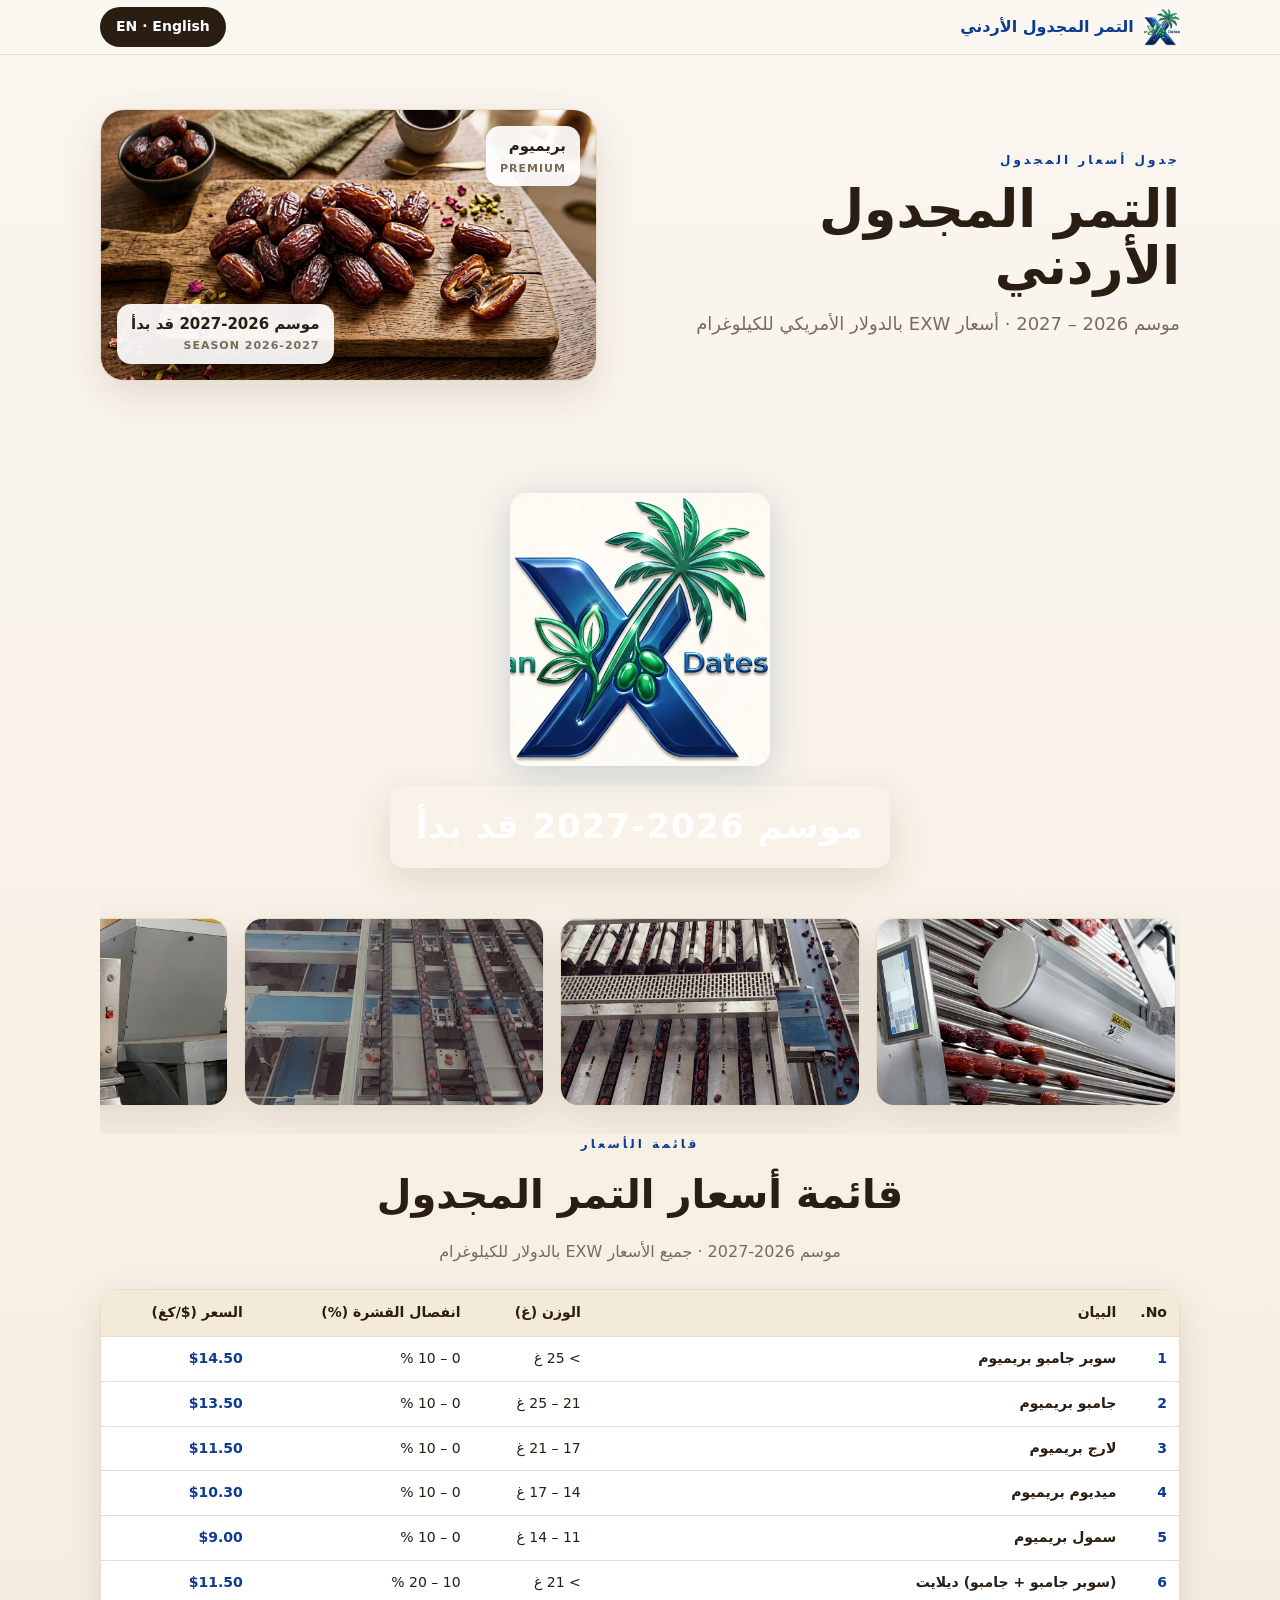
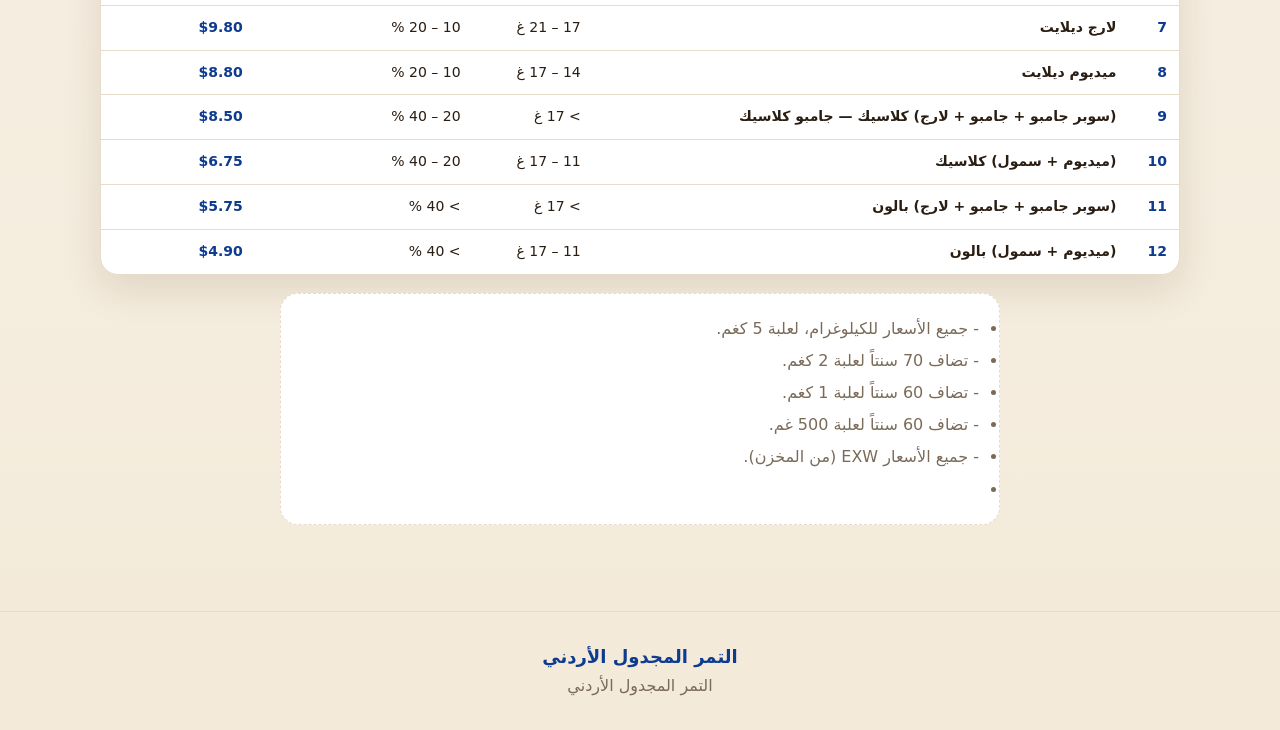
==== index.html @ 53176806 "استخدام شعار Jordan X Dates مقصوص بدون خلفية بيضاء (Cropped PNG)" ====
<!DOCTYPE html><html lang="ar" dir="rtl"><head><meta charset="utf-8"><meta name="viewport" content="width=device-width, initial-scale=1"><title>Jordan X Dates | قائمة أسعار 2026-2027</title><link rel="stylesheet" href="styles.css"></head><body>
<div class="topbar"><div class="wrap"><div class="brand-logo-wrap"><img src="images/logo-jordanx-cropped.png" alt="Jordan X Dates" class="top-logo"><span class="brand-sm">التمر المجدول الأردني</span></div><a class="lang-switch" href="en.html">EN · English</a></div></div>
<header class="hero"><div class="wrap"><div class="hero-grid"><div class="hero-copy reveal"><div class="kicker">جدول أسعار المجدول</div><h1>التمر المجدول الأردني</h1><p>موسم 2026 – 2027 · أسعار EXW بالدولار الأمريكي للكيلوغرام</p></div>
<div class="hero-frame reveal"><img src="images/hero.jpg" alt="التمر المجدول الأردني"><div class="badge b1"><b>بريميوم</b><em>PREMIUM</em></div><div class="badge b2"><b>موسم 2026-2027 قد بدأ</b><em>SEASON 2026-2027</em></div></div></div></div></header>
<section class="sec season-sec"><div class="wrap"><div class="season-banner reveal"><img src="images/logo-jordanx-cropped.png" alt="Jordan X Dates" class="hero-logo"><div class="ribbon">موسم 2026-2027 قد بدأ</div></div><div class="gallery-track"><div class="gallery"><figure><img src="images/gallery-1.jpg" alt="موسم 2026-2027 — عرض 1" loading="lazy" onload="this.parentElement.classList.add('in')"></figure><figure><img src="images/gallery-2.jpg" alt="موسم 2026-2027 — عرض 2" loading="lazy" onload="this.parentElement.classList.add('in')"></figure><figure><img src="images/gallery-3.jpg" alt="موسم 2026-2027 — عرض 3" loading="lazy" onload="this.parentElement.classList.add('in')"></figure><figure><img src="images/gallery-4.jpg" alt="موسم 2026-2027 — عرض 4" loading="lazy" onload="this.parentElement.classList.add('in')"></figure><figure><img src="images/gallery-5.jpg" alt="موسم 2026-2027 — عرض 5" loading="lazy" onload="this.parentElement.classList.add('in')"></figure><figure><img src="images/gallery-6.jpg" alt="موسم 2026-2027 — عرض 6" loading="lazy" onload="this.parentElement.classList.add('in')"></figure><figure><img src="images/gallery-1.jpg" alt="موسم 2026-2027 — عرض 1" loading="lazy" onload="this.parentElement.classList.add('in')"></figure><figure><img src="images/gallery-2.jpg" alt="موسم 2026-2027 — عرض 2" loading="lazy" onload="this.parentElement.classList.add('in')"></figure><figure><img src="images/gallery-3.jpg" alt="موسم 2026-2027 — عرض 3" loading="lazy" onload="this.parentElement.classList.add('in')"></figure><figure><img src="images/gallery-4.jpg" alt="موسم 2026-2027 — عرض 4" loading="lazy" onload="this.parentElement.classList.add('in')"></figure><figure><img src="images/gallery-5.jpg" alt="موسم 2026-2027 — عرض 5" loading="lazy" onload="this.parentElement.classList.add('in')"></figure><figure><img src="images/gallery-6.jpg" alt="موسم 2026-2027 — عرض 6" loading="lazy" onload="this.parentElement.classList.add('in')"></figure></div></div><div class="sec-head reveal"><div class="kicker">قائمة الأسعار</div><h2>قائمة أسعار التمر المجدول</h2><p>موسم 2026-2027 · جميع الأسعار EXW بالدولار للكيلوغرام</p></div><div class="table-wrap reveal"><div class="twrap reveal"><div class="sx"><table class="offer-table"><thead><tr><th>No.</th><th>البيان</th><th>الوزن (غ)</th><th>انفصال القشرة (%)</th><th>السعر ($/كغ)</th></tr></thead><tbody><tr><td class="no">1</td><td class="desc">سوبر جامبو بريميوم</td><td>> 25 غ</td><td>0 – 10 %</td><td class="price">$14.50</td></tr><tr><td class="no">2</td><td class="desc">جامبو بريميوم</td><td>21 – 25 غ</td><td>0 – 10 %</td><td class="price">$13.50</td></tr><tr><td class="no">3</td><td class="desc">لارج بريميوم</td><td>17 – 21 غ</td><td>0 – 10 %</td><td class="price">$11.50</td></tr><tr><td class="no">4</td><td class="desc">ميديوم بريميوم</td><td>14 – 17 غ</td><td>0 – 10 %</td><td class="price">$10.30</td></tr><tr><td class="no">5</td><td class="desc">سمول بريميوم</td><td>11 – 14 غ</td><td>0 – 10 %</td><td class="price">$9.00</td></tr><tr><td class="no">6</td><td class="desc">(سوبر جامبو + جامبو) ديلايت</td><td>> 21 غ</td><td>10 – 20 %</td><td class="price">$11.50</td></tr><tr><td class="no">7</td><td class="desc">لارج ديلايت</td><td>17 – 21 غ</td><td>10 – 20 %</td><td class="price">$9.80</td></tr><tr><td class="no">8</td><td class="desc">ميديوم ديلايت</td><td>14 – 17 غ</td><td>10 – 20 %</td><td class="price">$8.80</td></tr><tr><td class="no">9</td><td class="desc">(سوبر جامبو + جامبو + لارج) كلاسيك — جامبو كلاسيك</td><td>> 17 غ</td><td>20 – 40 %</td><td class="price">$8.50</td></tr><tr><td class="no">10</td><td class="desc">(ميديوم + سمول) كلاسيك</td><td>11 – 17 غ</td><td>20 – 40 %</td><td class="price">$6.75</td></tr><tr><td class="no">11</td><td class="desc">(سوبر جامبو + جامبو + لارج) بالون</td><td>> 17 غ</td><td>> 40 %</td><td class="price">$5.75</td></tr><tr><td class="no">12</td><td class="desc">(ميديوم + سمول) بالون</td><td>11 – 17 غ</td><td>> 40 %</td><td class="price">$4.90</td></tr></tbody></table></div></div></div><ul class="notes reveal"><li>- جميع الأسعار للكيلوغرام، لعلبة 5 كغم.</li><li>- تضاف 70 سنتاً لعلبة 2 كغم.</li><li>- تضاف 60 سنتاً لعلبة 1 كغم.</li><li>- تضاف 60 سنتاً لعلبة 500 غم.</li><li>- جميع الأسعار EXW (من المخزن).</li><li></li></ul></div></section>
<footer><div class="wrap"><div class="brand">التمر المجدول الأردني</div><div>التمر المجدول الأردني</div></div></footer>
<script>(function(){var io=new IntersectionObserver(function(es){es.forEach(function(e){if(e.isIntersecting){e.target.classList.add('in');io.unobserve(e.target);}});},{threshold:.12,rootMargin:'0px 0px -50px 0px'});document.querySelectorAll('.reveal').forEach(function(el){io.observe(el);});})();</script></body></html>
---- styles.css ----
*{box-sizing:border-box;margin:0;padding:0}
:root{--bg:#faf6f0;--bg2:#f3ead9;--ink:#2a1d12;--muted:#7a6a58;--card:#fff;--line:#e7dcc9;--blue:#0d3b8f;--green:#1e8f5a;--r:18px;--sh:0 14px 38px rgba(70,45,15,.12)}
html,body{background:linear-gradient(180deg,var(--bg),var(--bg2));color:var(--ink);font-family:"Segoe UI",Tahoma,system-ui,sans-serif;line-height:1.7}
a{color:inherit;text-decoration:none}.wrap{max-width:1120px;margin:0 auto;padding:0 20px}
.topbar{position:sticky;top:0;z-index:50;backdrop-filter:blur(8px);background:rgba(250,246,240,.85);border-bottom:1px solid var(--line)}
.topbar .wrap{display:flex;justify-content:space-between;align-items:center;height:54px}
.brand-sm{font-weight:800;color:var(--blue)}.lang-switch{display:inline-flex;align-items:center;gap:8px;font-weight:700;background:var(--ink);color:#fff;padding:8px 16px;border-radius:999px;font-size:14px}
.hero{padding:54px 0 30px}.hero-grid{display:grid;grid-template-columns:1.05fr .95fr;gap:34px;align-items:center}
.kicker{font-size:12px;letter-spacing:3px;color:var(--blue);font-weight:800;text-transform:uppercase}
h1{font-size:clamp(30px,4.4vw,52px);line-height:1.1;margin:10px 0 14px;font-weight:900}.hero-copy p{color:var(--muted);font-size:18px;max-width:46ch}
.hero-frame{position:relative;border-radius:24px;overflow:hidden;box-shadow:var(--sh);border:1px solid var(--line);background:#fff}.hero-frame img{display:block;width:100%;height:auto}
.badge{position:absolute;top:16px;display:flex;flex-direction:column;padding:8px 14px;border-radius:14px;background:rgba(255,255,255,.92);box-shadow:var(--sh);font-weight:800}.badge b{font-size:15px}.badge em{font-style:normal;font-size:11px;letter-spacing:1px;color:var(--muted)}
.b1{inset-inline-start:16px}.b2{inset-inline-end:16px;top:auto;bottom:16px}
.sec{padding:46px 0}.sec-head{text-align:center;max-width:760px;margin:0 auto 24px}.sec-head h2{font-size:clamp(26px,3.4vw,40px);margin:6px 0 10px;font-weight:900}.sec-head p{color:var(--muted);font-size:16px}
.table-wrap{background:var(--card);border:1px solid var(--line);border-radius:var(--r);overflow:hidden;box-shadow:var(--sh)}
.sx{overflow-x:auto}table{width:100%;border-collapse:collapse;font-size:14px;min-width:620px}
thead th{background:var(--bg2);color:var(--ink);font-weight:800;text-align:start;padding:11px 12px;white-space:nowrap}
tbody td{padding:10px 12px;border-top:1px solid var(--line)}
td.no{width:34px;font-weight:800;color:var(--blue)}td.desc{font-weight:700}td.price{font-weight:900;color:var(--blue);white-space:nowrap}
.offer-table thead th,.offer-table tbody td{text-align:start}
.notes{margin:18px auto 0;max-width:720px;background:#fff;border:1px dashed var(--line);border-radius:var(--r);padding:16px 20px;color:var(--muted)}
.notes li{margin:5px 0}
footer{margin-top:40px;padding:30px 0;text-align:center;border-top:1px solid var(--line);color:var(--muted)}footer .brand{font-weight:900;color:var(--blue);font-size:18px}
.reveal{opacity:0;transform:translateY(22px);transition:opacity .6s,transform .6s}.reveal.in{opacity:1;transform:none}
.season-banner{position:relative;margin:0 auto 26px;padding:26px 18px 8px;text-align:center}
.season-banner .ribbon{display:inline-block;background:linear-gradient(135deg,var(--gold),#e0a94e);color:#fff;font-weight:900;font-size:clamp(20px,3.2vw,34px);letter-spacing:1px;padding:12px 26px;border-radius:14px;box-shadow:var(--sh);animation:flicker 3s ease-in-out infinite}
.season-banner .tag{margin-top:8px;color:var(--muted);font-size:14px}
@keyframes flicker{0%,100%{transform:translateY(0);filter:brightness(1)}50%{transform:translateY(-4px);filter:brightness(1.08)}}
.gallery{display:flex;gap:16px;padding:8px 0 14px;height:210px;width:max-content;animation:marquee 28s linear infinite}
.gallery figure{flex:0 0 auto;width:300px;border-radius:var(--r);overflow:hidden;box-shadow:var(--sh);border:1px solid var(--line)}
.gallery img{width:100%;height:210px;object-fit:cover;display:block}
@keyframes marquee{from{transform:translateX(0)}to{transform:translateX(calc(-210px * 6 - 16px * 6))}}
.gallery-track{overflow:hidden;padding:8px 4px 14px}

.top-logo{height:38px;width:auto;vertical-align:middle;margin-inline-end:10px}
.brand-logo-wrap{display:flex;align-items:center}
.hero-logo{height:auto;max-width:260px;width:100%;display:block;margin:10px auto 20px;animation:pulse 3s ease-in-out infinite;filter:drop-shadow(0 6px 18px rgba(13,59,143,.2));border-radius:16px}
@keyframes pulse{0%,100%{transform:scale(1);opacity:1}50%{transform:scale(1.05);opacity:.9}}
@media(max-width:760px){.hero-grid{grid-template-columns:1fr}.hero-frame{order:-1}}
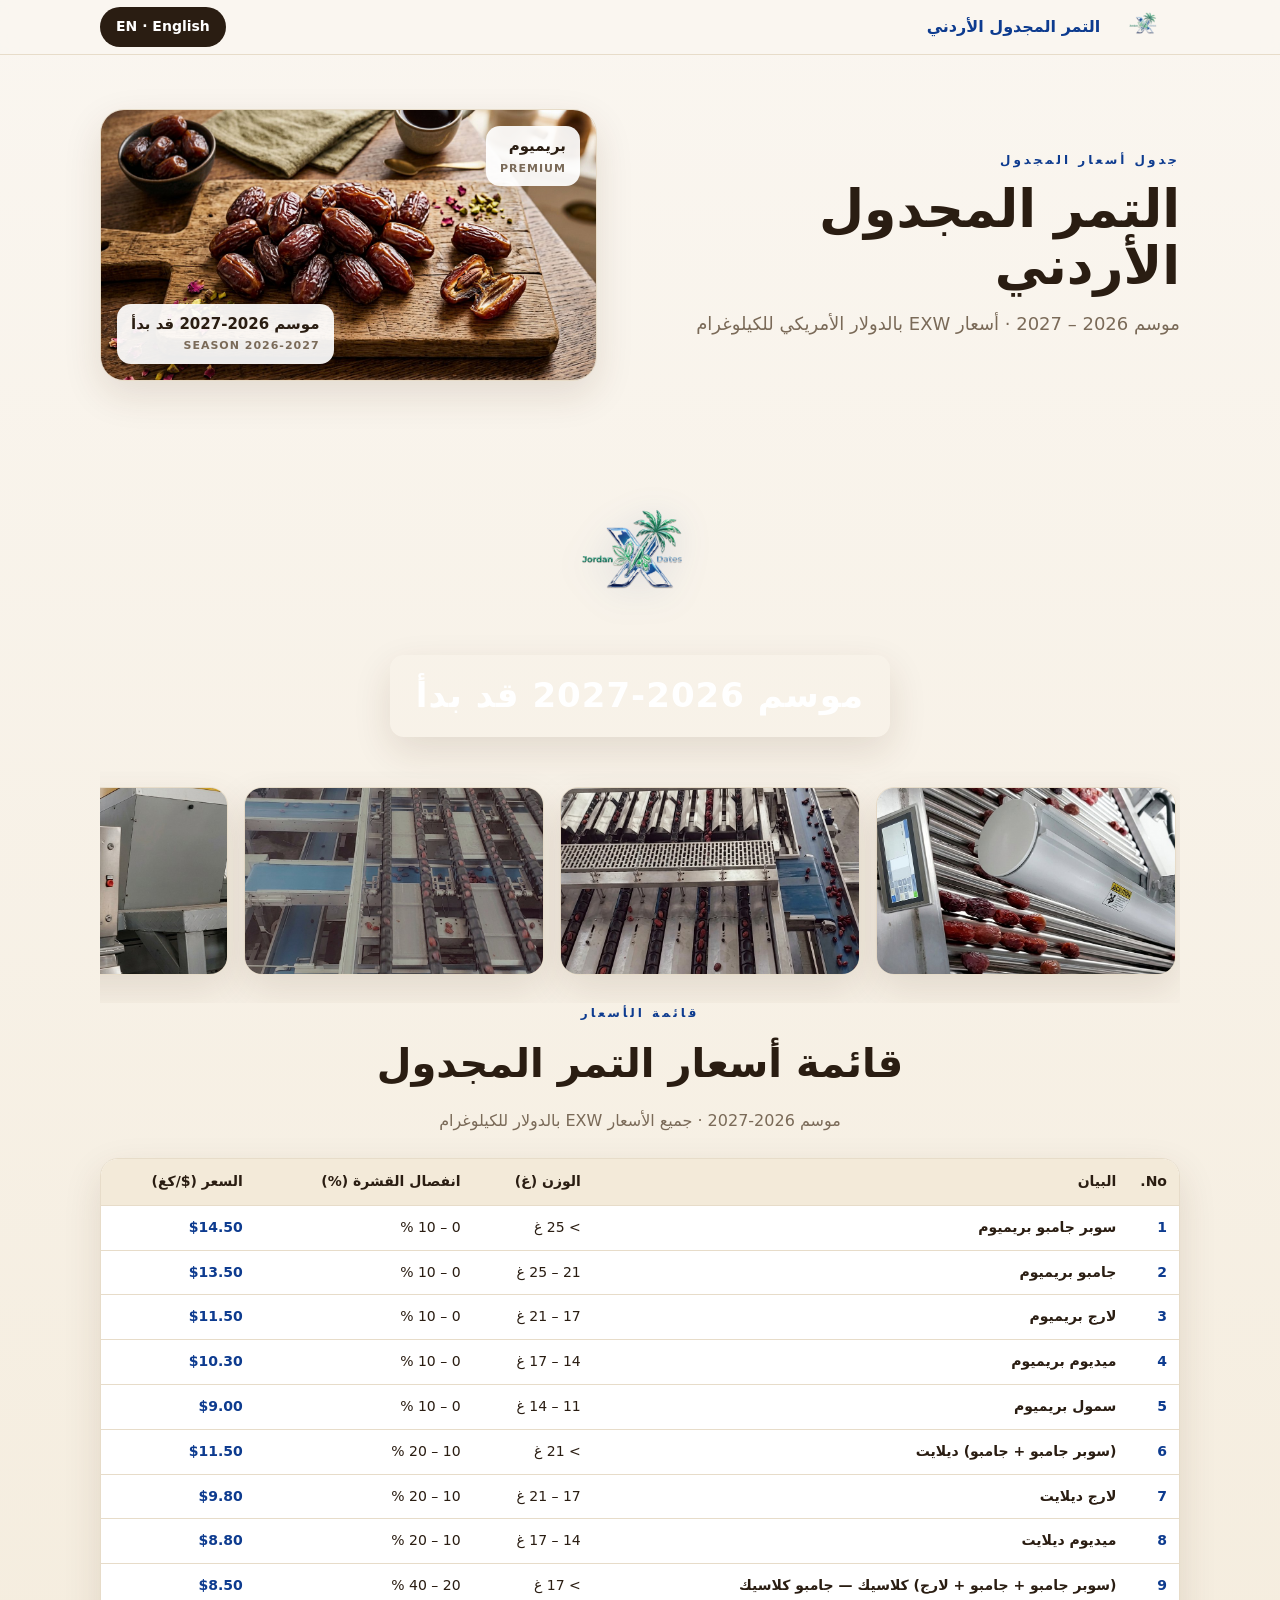
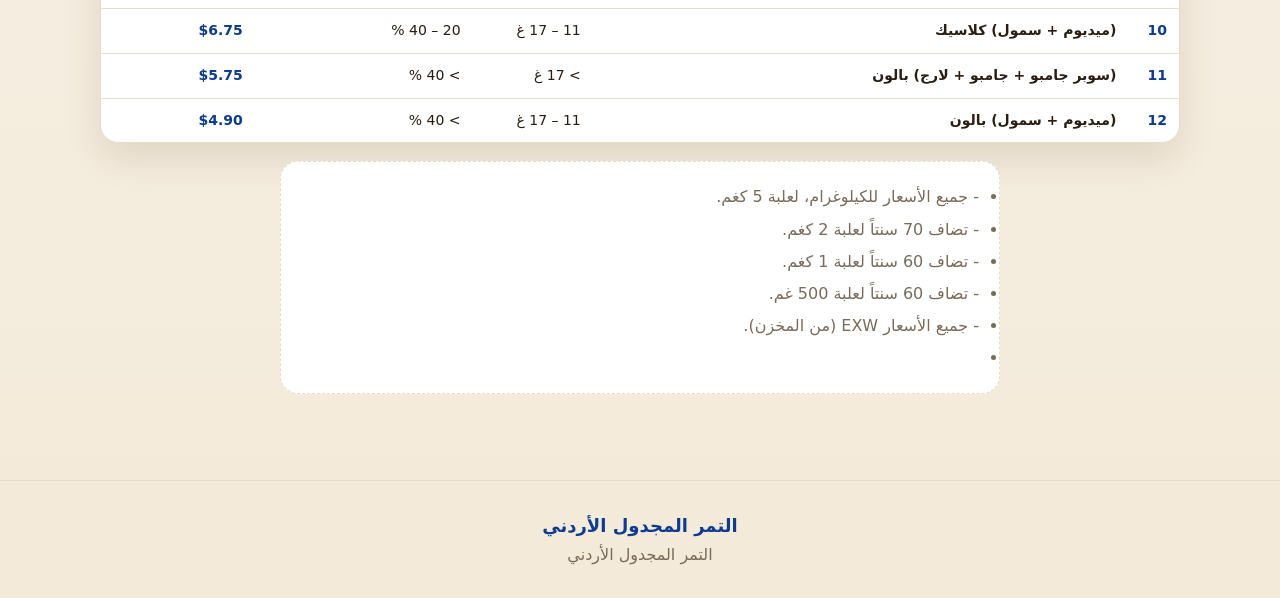
==== commit e0df4945: "استخدام شعار Jordan X Dates PNG شفاف بخلفية محذوفة بدون قص (الحجم الكامل)" ====
--- a/index.html
+++ b/index.html
@@ -1,7 +1,7 @@
 <!DOCTYPE html><html lang="ar" dir="rtl"><head><meta charset="utf-8"><meta name="viewport" content="width=device-width, initial-scale=1"><title>Jordan X Dates | قائمة أسعار 2026-2027</title><link rel="stylesheet" href="styles.css"></head><body>
-<div class="topbar"><div class="wrap"><div class="brand-logo-wrap"><img src="images/logo-jordanx-cropped.png" alt="Jordan X Dates" class="top-logo"><span class="brand-sm">التمر المجدول الأردني</span></div><a class="lang-switch" href="en.html">EN · English</a></div></div>
+<div class="topbar"><div class="wrap"><div class="brand-logo-wrap"><img src="images/logo-jordanx-transparent.png" alt="Jordan X Dates" class="top-logo"><span class="brand-sm">التمر المجدول الأردني</span></div><a class="lang-switch" href="en.html">EN · English</a></div></div>
 <header class="hero"><div class="wrap"><div class="hero-grid"><div class="hero-copy reveal"><div class="kicker">جدول أسعار المجدول</div><h1>التمر المجدول الأردني</h1><p>موسم 2026 – 2027 · أسعار EXW بالدولار الأمريكي للكيلوغرام</p></div>
 <div class="hero-frame reveal"><img src="images/hero.jpg" alt="التمر المجدول الأردني"><div class="badge b1"><b>بريميوم</b><em>PREMIUM</em></div><div class="badge b2"><b>موسم 2026-2027 قد بدأ</b><em>SEASON 2026-2027</em></div></div></div></div></header>
-<section class="sec season-sec"><div class="wrap"><div class="season-banner reveal"><img src="images/logo-jordanx-cropped.png" alt="Jordan X Dates" class="hero-logo"><div class="ribbon">موسم 2026-2027 قد بدأ</div></div><div class="gallery-track"><div class="gallery"><figure><img src="images/gallery-1.jpg" alt="موسم 2026-2027 — عرض 1" loading="lazy" onload="this.parentElement.classList.add('in')"></figure><figure><img src="images/gallery-2.jpg" alt="موسم 2026-2027 — عرض 2" loading="lazy" onload="this.parentElement.classList.add('in')"></figure><figure><img src="images/gallery-3.jpg" alt="موسم 2026-2027 — عرض 3" loading="lazy" onload="this.parentElement.classList.add('in')"></figure><figure><img src="images/gallery-4.jpg" alt="موسم 2026-2027 — عرض 4" loading="lazy" onload="this.parentElement.classList.add('in')"></figure><figure><img src="images/gallery-5.jpg" alt="موسم 2026-2027 — عرض 5" loading="lazy" onload="this.parentElement.classList.add('in')"></figure><figure><img src="images/gallery-6.jpg" alt="موسم 2026-2027 — عرض 6" loading="lazy" onload="this.parentElement.classList.add('in')"></figure><figure><img src="images/gallery-1.jpg" alt="موسم 2026-2027 — عرض 1" loading="lazy" onload="this.parentElement.classList.add('in')"></figure><figure><img src="images/gallery-2.jpg" alt="موسم 2026-2027 — عرض 2" loading="lazy" onload="this.parentElement.classList.add('in')"></figure><figure><img src="images/gallery-3.jpg" alt="موسم 2026-2027 — عرض 3" loading="lazy" onload="this.parentElement.classList.add('in')"></figure><figure><img src="images/gallery-4.jpg" alt="موسم 2026-2027 — عرض 4" loading="lazy" onload="this.parentElement.classList.add('in')"></figure><figure><img src="images/gallery-5.jpg" alt="موسم 2026-2027 — عرض 5" loading="lazy" onload="this.parentElement.classList.add('in')"></figure><figure><img src="images/gallery-6.jpg" alt="موسم 2026-2027 — عرض 6" loading="lazy" onload="this.parentElement.classList.add('in')"></figure></div></div><div class="sec-head reveal"><div class="kicker">قائمة الأسعار</div><h2>قائمة أسعار التمر المجدول</h2><p>موسم 2026-2027 · جميع الأسعار EXW بالدولار للكيلوغرام</p></div><div class="table-wrap reveal"><div class="twrap reveal"><div class="sx"><table class="offer-table"><thead><tr><th>No.</th><th>البيان</th><th>الوزن (غ)</th><th>انفصال القشرة (%)</th><th>السعر ($/كغ)</th></tr></thead><tbody><tr><td class="no">1</td><td class="desc">سوبر جامبو بريميوم</td><td>> 25 غ</td><td>0 – 10 %</td><td class="price">$14.50</td></tr><tr><td class="no">2</td><td class="desc">جامبو بريميوم</td><td>21 – 25 غ</td><td>0 – 10 %</td><td class="price">$13.50</td></tr><tr><td class="no">3</td><td class="desc">لارج بريميوم</td><td>17 – 21 غ</td><td>0 – 10 %</td><td class="price">$11.50</td></tr><tr><td class="no">4</td><td class="desc">ميديوم بريميوم</td><td>14 – 17 غ</td><td>0 – 10 %</td><td class="price">$10.30</td></tr><tr><td class="no">5</td><td class="desc">سمول بريميوم</td><td>11 – 14 غ</td><td>0 – 10 %</td><td class="price">$9.00</td></tr><tr><td class="no">6</td><td class="desc">(سوبر جامبو + جامبو) ديلايت</td><td>> 21 غ</td><td>10 – 20 %</td><td class="price">$11.50</td></tr><tr><td class="no">7</td><td class="desc">لارج ديلايت</td><td>17 – 21 غ</td><td>10 – 20 %</td><td class="price">$9.80</td></tr><tr><td class="no">8</td><td class="desc">ميديوم ديلايت</td><td>14 – 17 غ</td><td>10 – 20 %</td><td class="price">$8.80</td></tr><tr><td class="no">9</td><td class="desc">(سوبر جامبو + جامبو + لارج) كلاسيك — جامبو كلاسيك</td><td>> 17 غ</td><td>20 – 40 %</td><td class="price">$8.50</td></tr><tr><td class="no">10</td><td class="desc">(ميديوم + سمول) كلاسيك</td><td>11 – 17 غ</td><td>20 – 40 %</td><td class="price">$6.75</td></tr><tr><td class="no">11</td><td class="desc">(سوبر جامبو + جامبو + لارج) بالون</td><td>> 17 غ</td><td>> 40 %</td><td class="price">$5.75</td></tr><tr><td class="no">12</td><td class="desc">(ميديوم + سمول) بالون</td><td>11 – 17 غ</td><td>> 40 %</td><td class="price">$4.90</td></tr></tbody></table></div></div></div><ul class="notes reveal"><li>- جميع الأسعار للكيلوغرام، لعلبة 5 كغم.</li><li>- تضاف 70 سنتاً لعلبة 2 كغم.</li><li>- تضاف 60 سنتاً لعلبة 1 كغم.</li><li>- تضاف 60 سنتاً لعلبة 500 غم.</li><li>- جميع الأسعار EXW (من المخزن).</li><li></li></ul></div></section>
+<section class="sec season-sec"><div class="wrap"><div class="season-banner reveal"><img src="images/logo-jordanx-transparent.png" alt="Jordan X Dates" class="hero-logo"><div class="ribbon">موسم 2026-2027 قد بدأ</div></div><div class="gallery-track"><div class="gallery"><figure><img src="images/gallery-1.jpg" alt="موسم 2026-2027 — عرض 1" loading="lazy" onload="this.parentElement.classList.add('in')"></figure><figure><img src="images/gallery-2.jpg" alt="موسم 2026-2027 — عرض 2" loading="lazy" onload="this.parentElement.classList.add('in')"></figure><figure><img src="images/gallery-3.jpg" alt="موسم 2026-2027 — عرض 3" loading="lazy" onload="this.parentElement.classList.add('in')"></figure><figure><img src="images/gallery-4.jpg" alt="موسم 2026-2027 — عرض 4" loading="lazy" onload="this.parentElement.classList.add('in')"></figure><figure><img src="images/gallery-5.jpg" alt="موسم 2026-2027 — عرض 5" loading="lazy" onload="this.parentElement.classList.add('in')"></figure><figure><img src="images/gallery-6.jpg" alt="موسم 2026-2027 — عرض 6" loading="lazy" onload="this.parentElement.classList.add('in')"></figure><figure><img src="images/gallery-1.jpg" alt="موسم 2026-2027 — عرض 1" loading="lazy" onload="this.parentElement.classList.add('in')"></figure><figure><img src="images/gallery-2.jpg" alt="موسم 2026-2027 — عرض 2" loading="lazy" onload="this.parentElement.classList.add('in')"></figure><figure><img src="images/gallery-3.jpg" alt="موسم 2026-2027 — عرض 3" loading="lazy" onload="this.parentElement.classList.add('in')"></figure><figure><img src="images/gallery-4.jpg" alt="موسم 2026-2027 — عرض 4" loading="lazy" onload="this.parentElement.classList.add('in')"></figure><figure><img src="images/gallery-5.jpg" alt="موسم 2026-2027 — عرض 5" loading="lazy" onload="this.parentElement.classList.add('in')"></figure><figure><img src="images/gallery-6.jpg" alt="موسم 2026-2027 — عرض 6" loading="lazy" onload="this.parentElement.classList.add('in')"></figure></div></div><div class="sec-head reveal"><div class="kicker">قائمة الأسعار</div><h2>قائمة أسعار التمر المجدول</h2><p>موسم 2026-2027 · جميع الأسعار EXW بالدولار للكيلوغرام</p></div><div class="table-wrap reveal"><div class="twrap reveal"><div class="sx"><table class="offer-table"><thead><tr><th>No.</th><th>البيان</th><th>الوزن (غ)</th><th>انفصال القشرة (%)</th><th>السعر ($/كغ)</th></tr></thead><tbody><tr><td class="no">1</td><td class="desc">سوبر جامبو بريميوم</td><td>> 25 غ</td><td>0 – 10 %</td><td class="price">$14.50</td></tr><tr><td class="no">2</td><td class="desc">جامبو بريميوم</td><td>21 – 25 غ</td><td>0 – 10 %</td><td class="price">$13.50</td></tr><tr><td class="no">3</td><td class="desc">لارج بريميوم</td><td>17 – 21 غ</td><td>0 – 10 %</td><td class="price">$11.50</td></tr><tr><td class="no">4</td><td class="desc">ميديوم بريميوم</td><td>14 – 17 غ</td><td>0 – 10 %</td><td class="price">$10.30</td></tr><tr><td class="no">5</td><td class="desc">سمول بريميوم</td><td>11 – 14 غ</td><td>0 – 10 %</td><td class="price">$9.00</td></tr><tr><td class="no">6</td><td class="desc">(سوبر جامبو + جامبو) ديلايت</td><td>> 21 غ</td><td>10 – 20 %</td><td class="price">$11.50</td></tr><tr><td class="no">7</td><td class="desc">لارج ديلايت</td><td>17 – 21 غ</td><td>10 – 20 %</td><td class="price">$9.80</td></tr><tr><td class="no">8</td><td class="desc">ميديوم ديلايت</td><td>14 – 17 غ</td><td>10 – 20 %</td><td class="price">$8.80</td></tr><tr><td class="no">9</td><td class="desc">(سوبر جامبو + جامبو + لارج) كلاسيك — جامبو كلاسيك</td><td>> 17 غ</td><td>20 – 40 %</td><td class="price">$8.50</td></tr><tr><td class="no">10</td><td class="desc">(ميديوم + سمول) كلاسيك</td><td>11 – 17 غ</td><td>20 – 40 %</td><td class="price">$6.75</td></tr><tr><td class="no">11</td><td class="desc">(سوبر جامبو + جامبو + لارج) بالون</td><td>> 17 غ</td><td>> 40 %</td><td class="price">$5.75</td></tr><tr><td class="no">12</td><td class="desc">(ميديوم + سمول) بالون</td><td>11 – 17 غ</td><td>> 40 %</td><td class="price">$4.90</td></tr></tbody></table></div></div></div><ul class="notes reveal"><li>- جميع الأسعار للكيلوغرام، لعلبة 5 كغم.</li><li>- تضاف 70 سنتاً لعلبة 2 كغم.</li><li>- تضاف 60 سنتاً لعلبة 1 كغم.</li><li>- تضاف 60 سنتاً لعلبة 500 غم.</li><li>- جميع الأسعار EXW (من المخزن).</li><li></li></ul></div></section>
 <footer><div class="wrap"><div class="brand">التمر المجدول الأردني</div><div>التمر المجدول الأردني</div></div></footer>
 <script>(function(){var io=new IntersectionObserver(function(es){es.forEach(function(e){if(e.isIntersecting){e.target.classList.add('in');io.unobserve(e.target);}});},{threshold:.12,rootMargin:'0px 0px -50px 0px'});document.querySelectorAll('.reveal').forEach(function(el){io.observe(el);});})();</script></body></html>
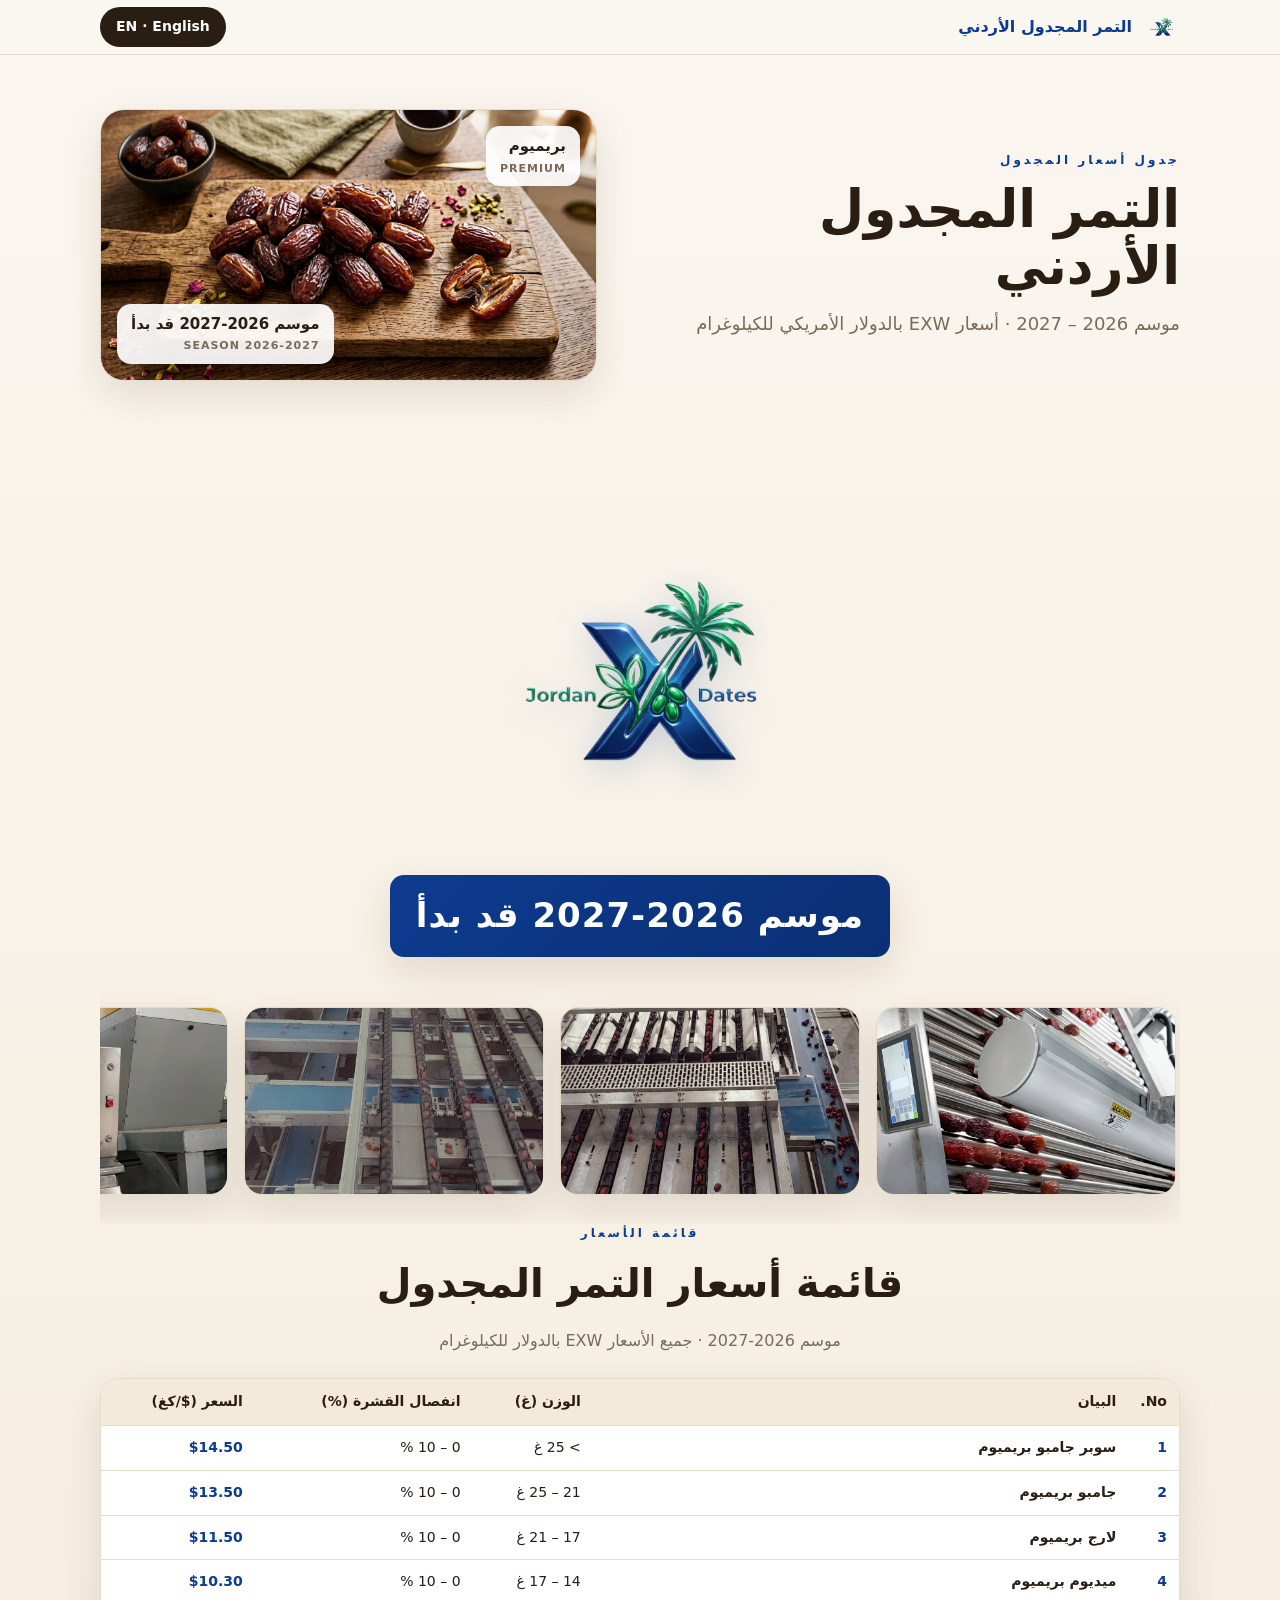
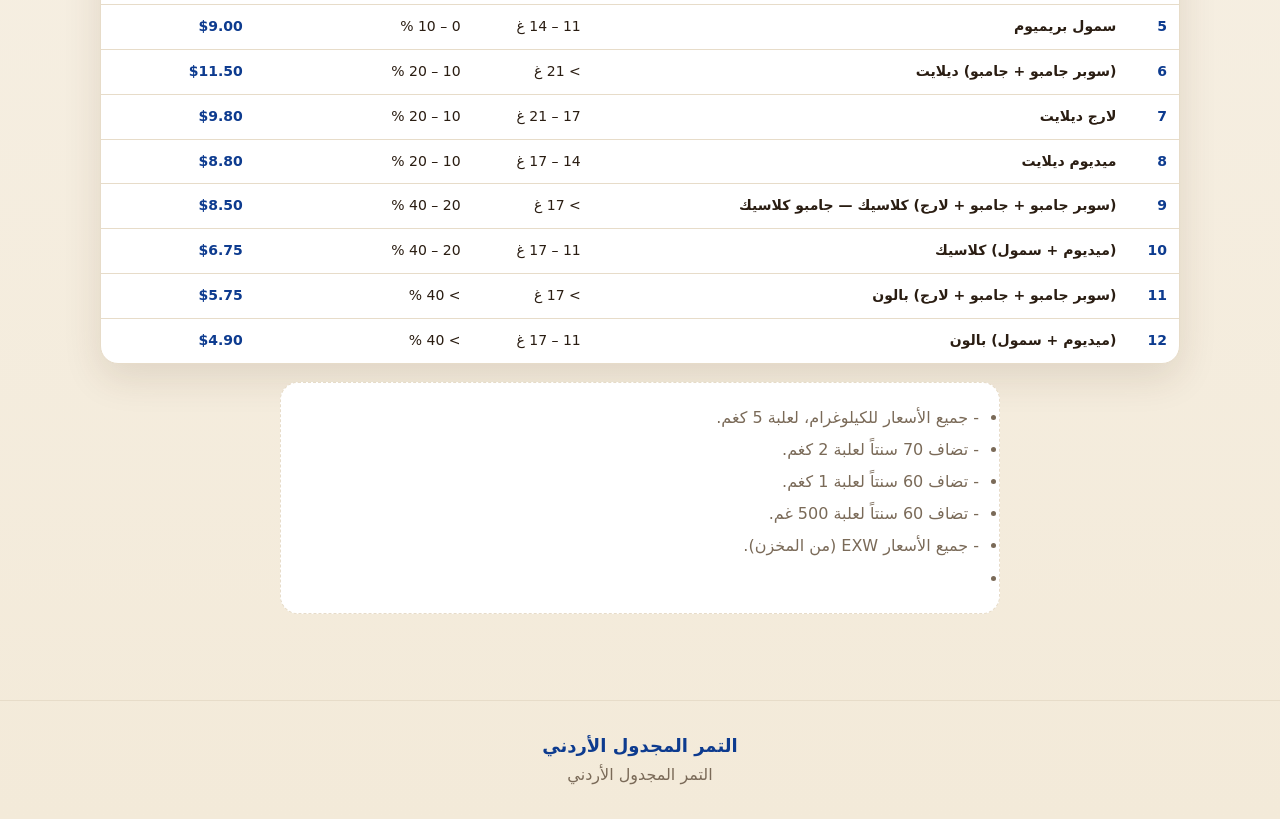
==== commit c7b93e3b: "استبدال الشعار بشعار مربّع شفاف جديد مع نبض قوي (scale + shadow pulse)" ====
--- a/index.html
+++ b/index.html
@@ -1,7 +1,7 @@
 <!DOCTYPE html><html lang="ar" dir="rtl"><head><meta charset="utf-8"><meta name="viewport" content="width=device-width, initial-scale=1"><title>Jordan X Dates | قائمة أسعار 2026-2027</title><link rel="stylesheet" href="styles.css"></head><body>
-<div class="topbar"><div class="wrap"><div class="brand-logo-wrap"><img src="images/logo-jordanx-transparent.png" alt="Jordan X Dates" class="top-logo"><span class="brand-sm">التمر المجدول الأردني</span></div><a class="lang-switch" href="en.html">EN · English</a></div></div>
+<div class="topbar"><div class="wrap"><div class="brand-logo-wrap"><img src="images/logo-pulse.png" alt="Jordan X Dates" class="top-logo"><span class="brand-sm">التمر المجدول الأردني</span></div><a class="lang-switch" href="en.html">EN · English</a></div></div>
 <header class="hero"><div class="wrap"><div class="hero-grid"><div class="hero-copy reveal"><div class="kicker">جدول أسعار المجدول</div><h1>التمر المجدول الأردني</h1><p>موسم 2026 – 2027 · أسعار EXW بالدولار الأمريكي للكيلوغرام</p></div>
 <div class="hero-frame reveal"><img src="images/hero.jpg" alt="التمر المجدول الأردني"><div class="badge b1"><b>بريميوم</b><em>PREMIUM</em></div><div class="badge b2"><b>موسم 2026-2027 قد بدأ</b><em>SEASON 2026-2027</em></div></div></div></div></header>
-<section class="sec season-sec"><div class="wrap"><div class="season-banner reveal"><img src="images/logo-jordanx-transparent.png" alt="Jordan X Dates" class="hero-logo"><div class="ribbon">موسم 2026-2027 قد بدأ</div></div><div class="gallery-track"><div class="gallery"><figure><img src="images/gallery-1.jpg" alt="موسم 2026-2027 — عرض 1" loading="lazy" onload="this.parentElement.classList.add('in')"></figure><figure><img src="images/gallery-2.jpg" alt="موسم 2026-2027 — عرض 2" loading="lazy" onload="this.parentElement.classList.add('in')"></figure><figure><img src="images/gallery-3.jpg" alt="موسم 2026-2027 — عرض 3" loading="lazy" onload="this.parentElement.classList.add('in')"></figure><figure><img src="images/gallery-4.jpg" alt="موسم 2026-2027 — عرض 4" loading="lazy" onload="this.parentElement.classList.add('in')"></figure><figure><img src="images/gallery-5.jpg" alt="موسم 2026-2027 — عرض 5" loading="lazy" onload="this.parentElement.classList.add('in')"></figure><figure><img src="images/gallery-6.jpg" alt="موسم 2026-2027 — عرض 6" loading="lazy" onload="this.parentElement.classList.add('in')"></figure><figure><img src="images/gallery-1.jpg" alt="موسم 2026-2027 — عرض 1" loading="lazy" onload="this.parentElement.classList.add('in')"></figure><figure><img src="images/gallery-2.jpg" alt="موسم 2026-2027 — عرض 2" loading="lazy" onload="this.parentElement.classList.add('in')"></figure><figure><img src="images/gallery-3.jpg" alt="موسم 2026-2027 — عرض 3" loading="lazy" onload="this.parentElement.classList.add('in')"></figure><figure><img src="images/gallery-4.jpg" alt="موسم 2026-2027 — عرض 4" loading="lazy" onload="this.parentElement.classList.add('in')"></figure><figure><img src="images/gallery-5.jpg" alt="موسم 2026-2027 — عرض 5" loading="lazy" onload="this.parentElement.classList.add('in')"></figure><figure><img src="images/gallery-6.jpg" alt="موسم 2026-2027 — عرض 6" loading="lazy" onload="this.parentElement.classList.add('in')"></figure></div></div><div class="sec-head reveal"><div class="kicker">قائمة الأسعار</div><h2>قائمة أسعار التمر المجدول</h2><p>موسم 2026-2027 · جميع الأسعار EXW بالدولار للكيلوغرام</p></div><div class="table-wrap reveal"><div class="twrap reveal"><div class="sx"><table class="offer-table"><thead><tr><th>No.</th><th>البيان</th><th>الوزن (غ)</th><th>انفصال القشرة (%)</th><th>السعر ($/كغ)</th></tr></thead><tbody><tr><td class="no">1</td><td class="desc">سوبر جامبو بريميوم</td><td>> 25 غ</td><td>0 – 10 %</td><td class="price">$14.50</td></tr><tr><td class="no">2</td><td class="desc">جامبو بريميوم</td><td>21 – 25 غ</td><td>0 – 10 %</td><td class="price">$13.50</td></tr><tr><td class="no">3</td><td class="desc">لارج بريميوم</td><td>17 – 21 غ</td><td>0 – 10 %</td><td class="price">$11.50</td></tr><tr><td class="no">4</td><td class="desc">ميديوم بريميوم</td><td>14 – 17 غ</td><td>0 – 10 %</td><td class="price">$10.30</td></tr><tr><td class="no">5</td><td class="desc">سمول بريميوم</td><td>11 – 14 غ</td><td>0 – 10 %</td><td class="price">$9.00</td></tr><tr><td class="no">6</td><td class="desc">(سوبر جامبو + جامبو) ديلايت</td><td>> 21 غ</td><td>10 – 20 %</td><td class="price">$11.50</td></tr><tr><td class="no">7</td><td class="desc">لارج ديلايت</td><td>17 – 21 غ</td><td>10 – 20 %</td><td class="price">$9.80</td></tr><tr><td class="no">8</td><td class="desc">ميديوم ديلايت</td><td>14 – 17 غ</td><td>10 – 20 %</td><td class="price">$8.80</td></tr><tr><td class="no">9</td><td class="desc">(سوبر جامبو + جامبو + لارج) كلاسيك — جامبو كلاسيك</td><td>> 17 غ</td><td>20 – 40 %</td><td class="price">$8.50</td></tr><tr><td class="no">10</td><td class="desc">(ميديوم + سمول) كلاسيك</td><td>11 – 17 غ</td><td>20 – 40 %</td><td class="price">$6.75</td></tr><tr><td class="no">11</td><td class="desc">(سوبر جامبو + جامبو + لارج) بالون</td><td>> 17 غ</td><td>> 40 %</td><td class="price">$5.75</td></tr><tr><td class="no">12</td><td class="desc">(ميديوم + سمول) بالون</td><td>11 – 17 غ</td><td>> 40 %</td><td class="price">$4.90</td></tr></tbody></table></div></div></div><ul class="notes reveal"><li>- جميع الأسعار للكيلوغرام، لعلبة 5 كغم.</li><li>- تضاف 70 سنتاً لعلبة 2 كغم.</li><li>- تضاف 60 سنتاً لعلبة 1 كغم.</li><li>- تضاف 60 سنتاً لعلبة 500 غم.</li><li>- جميع الأسعار EXW (من المخزن).</li><li></li></ul></div></section>
+<section class="sec season-sec"><div class="wrap"><div class="season-banner reveal"><img src="images/logo-pulse.png" alt="Jordan X Dates" class="hero-logo"><div class="ribbon">موسم 2026-2027 قد بدأ</div></div><div class="gallery-track"><div class="gallery"><figure><img src="images/gallery-1.jpg" alt="موسم 2026-2027 — عرض 1" loading="lazy" onload="this.parentElement.classList.add('in')"></figure><figure><img src="images/gallery-2.jpg" alt="موسم 2026-2027 — عرض 2" loading="lazy" onload="this.parentElement.classList.add('in')"></figure><figure><img src="images/gallery-3.jpg" alt="موسم 2026-2027 — عرض 3" loading="lazy" onload="this.parentElement.classList.add('in')"></figure><figure><img src="images/gallery-4.jpg" alt="موسم 2026-2027 — عرض 4" loading="lazy" onload="this.parentElement.classList.add('in')"></figure><figure><img src="images/gallery-5.jpg" alt="موسم 2026-2027 — عرض 5" loading="lazy" onload="this.parentElement.classList.add('in')"></figure><figure><img src="images/gallery-6.jpg" alt="موسم 2026-2027 — عرض 6" loading="lazy" onload="this.parentElement.classList.add('in')"></figure><figure><img src="images/gallery-1.jpg" alt="موسم 2026-2027 — عرض 1" loading="lazy" onload="this.parentElement.classList.add('in')"></figure><figure><img src="images/gallery-2.jpg" alt="موسم 2026-2027 — عرض 2" loading="lazy" onload="this.parentElement.classList.add('in')"></figure><figure><img src="images/gallery-3.jpg" alt="موسم 2026-2027 — عرض 3" loading="lazy" onload="this.parentElement.classList.add('in')"></figure><figure><img src="images/gallery-4.jpg" alt="موسم 2026-2027 — عرض 4" loading="lazy" onload="this.parentElement.classList.add('in')"></figure><figure><img src="images/gallery-5.jpg" alt="موسم 2026-2027 — عرض 5" loading="lazy" onload="this.parentElement.classList.add('in')"></figure><figure><img src="images/gallery-6.jpg" alt="موسم 2026-2027 — عرض 6" loading="lazy" onload="this.parentElement.classList.add('in')"></figure></div></div><div class="sec-head reveal"><div class="kicker">قائمة الأسعار</div><h2>قائمة أسعار التمر المجدول</h2><p>موسم 2026-2027 · جميع الأسعار EXW بالدولار للكيلوغرام</p></div><div class="table-wrap reveal"><div class="twrap reveal"><div class="sx"><table class="offer-table"><thead><tr><th>No.</th><th>البيان</th><th>الوزن (غ)</th><th>انفصال القشرة (%)</th><th>السعر ($/كغ)</th></tr></thead><tbody><tr><td class="no">1</td><td class="desc">سوبر جامبو بريميوم</td><td>> 25 غ</td><td>0 – 10 %</td><td class="price">$14.50</td></tr><tr><td class="no">2</td><td class="desc">جامبو بريميوم</td><td>21 – 25 غ</td><td>0 – 10 %</td><td class="price">$13.50</td></tr><tr><td class="no">3</td><td class="desc">لارج بريميوم</td><td>17 – 21 غ</td><td>0 – 10 %</td><td class="price">$11.50</td></tr><tr><td class="no">4</td><td class="desc">ميديوم بريميوم</td><td>14 – 17 غ</td><td>0 – 10 %</td><td class="price">$10.30</td></tr><tr><td class="no">5</td><td class="desc">سمول بريميوم</td><td>11 – 14 غ</td><td>0 – 10 %</td><td class="price">$9.00</td></tr><tr><td class="no">6</td><td class="desc">(سوبر جامبو + جامبو) ديلايت</td><td>> 21 غ</td><td>10 – 20 %</td><td class="price">$11.50</td></tr><tr><td class="no">7</td><td class="desc">لارج ديلايت</td><td>17 – 21 غ</td><td>10 – 20 %</td><td class="price">$9.80</td></tr><tr><td class="no">8</td><td class="desc">ميديوم ديلايت</td><td>14 – 17 غ</td><td>10 – 20 %</td><td class="price">$8.80</td></tr><tr><td class="no">9</td><td class="desc">(سوبر جامبو + جامبو + لارج) كلاسيك — جامبو كلاسيك</td><td>> 17 غ</td><td>20 – 40 %</td><td class="price">$8.50</td></tr><tr><td class="no">10</td><td class="desc">(ميديوم + سمول) كلاسيك</td><td>11 – 17 غ</td><td>20 – 40 %</td><td class="price">$6.75</td></tr><tr><td class="no">11</td><td class="desc">(سوبر جامبو + جامبو + لارج) بالون</td><td>> 17 غ</td><td>> 40 %</td><td class="price">$5.75</td></tr><tr><td class="no">12</td><td class="desc">(ميديوم + سمول) بالون</td><td>11 – 17 غ</td><td>> 40 %</td><td class="price">$4.90</td></tr></tbody></table></div></div></div><ul class="notes reveal"><li>- جميع الأسعار للكيلوغرام، لعلبة 5 كغم.</li><li>- تضاف 70 سنتاً لعلبة 2 كغم.</li><li>- تضاف 60 سنتاً لعلبة 1 كغم.</li><li>- تضاف 60 سنتاً لعلبة 500 غم.</li><li>- جميع الأسعار EXW (من المخزن).</li><li></li></ul></div></section>
 <footer><div class="wrap"><div class="brand">التمر المجدول الأردني</div><div>التمر المجدول الأردني</div></div></footer>
 <script>(function(){var io=new IntersectionObserver(function(es){es.forEach(function(e){if(e.isIntersecting){e.target.classList.add('in');io.unobserve(e.target);}});},{threshold:.12,rootMargin:'0px 0px -50px 0px'});document.querySelectorAll('.reveal').forEach(function(el){io.observe(el);});})();</script></body></html>
--- a/styles.css
+++ b/styles.css
@@ -23,7 +23,7 @@
 footer{margin-top:40px;padding:30px 0;text-align:center;border-top:1px solid var(--line);color:var(--muted)}footer .brand{font-weight:900;color:var(--blue);font-size:18px}
 .reveal{opacity:0;transform:translateY(22px);transition:opacity .6s,transform .6s}.reveal.in{opacity:1;transform:none}
 .season-banner{position:relative;margin:0 auto 26px;padding:26px 18px 8px;text-align:center}
-.season-banner .ribbon{display:inline-block;background:linear-gradient(135deg,var(--gold),#e0a94e);color:#fff;font-weight:900;font-size:clamp(20px,3.2vw,34px);letter-spacing:1px;padding:12px 26px;border-radius:14px;box-shadow:var(--sh);animation:flicker 3s ease-in-out infinite}
+.season-banner .ribbon{display:inline-block;background:linear-gradient(135deg,var(--blue),#0a2f73);color:#fff;font-weight:900;font-size:clamp(20px,3.2vw,34px);letter-spacing:1px;padding:12px 26px;border-radius:14px;box-shadow:var(--sh);animation:flicker 3s ease-in-out infinite}
 .season-banner .tag{margin-top:8px;color:var(--muted);font-size:14px}
 @keyframes flicker{0%,100%{transform:translateY(0);filter:brightness(1)}50%{transform:translateY(-4px);filter:brightness(1.08)}}
 .gallery{display:flex;gap:16px;padding:8px 0 14px;height:210px;width:max-content;animation:marquee 28s linear infinite}
@@ -34,6 +34,6 @@
 
 .top-logo{height:38px;width:auto;vertical-align:middle;margin-inline-end:10px}
 .brand-logo-wrap{display:flex;align-items:center}
-.hero-logo{height:auto;max-width:260px;width:100%;display:block;margin:10px auto 20px;animation:pulse 3s ease-in-out infinite;filter:drop-shadow(0 6px 18px rgba(13,59,143,.2));border-radius:16px}
-@keyframes pulse{0%,100%{transform:scale(1);opacity:1}50%{transform:scale(1.05);opacity:.9}}
+.hero-logo{height:auto;max-width:380px;width:100%;display:block;margin:0 auto 12px;animation:pulse 2.6s ease-in-out infinite;filter:drop-shadow(0 6px 18px rgba(13,59,143,.2));border-radius:16px}
+@keyframes pulse{0%,100%{transform:scale(.97);opacity:.96;filter:drop-shadow(0 4px 10px rgba(13,59,143,.18))}50%{transform:scale(1.06);opacity:1;filter:drop-shadow(0 10px 26px rgba(13,59,143,.28))}}
 @media(max-width:760px){.hero-grid{grid-template-columns:1fr}.hero-frame{order:-1}}
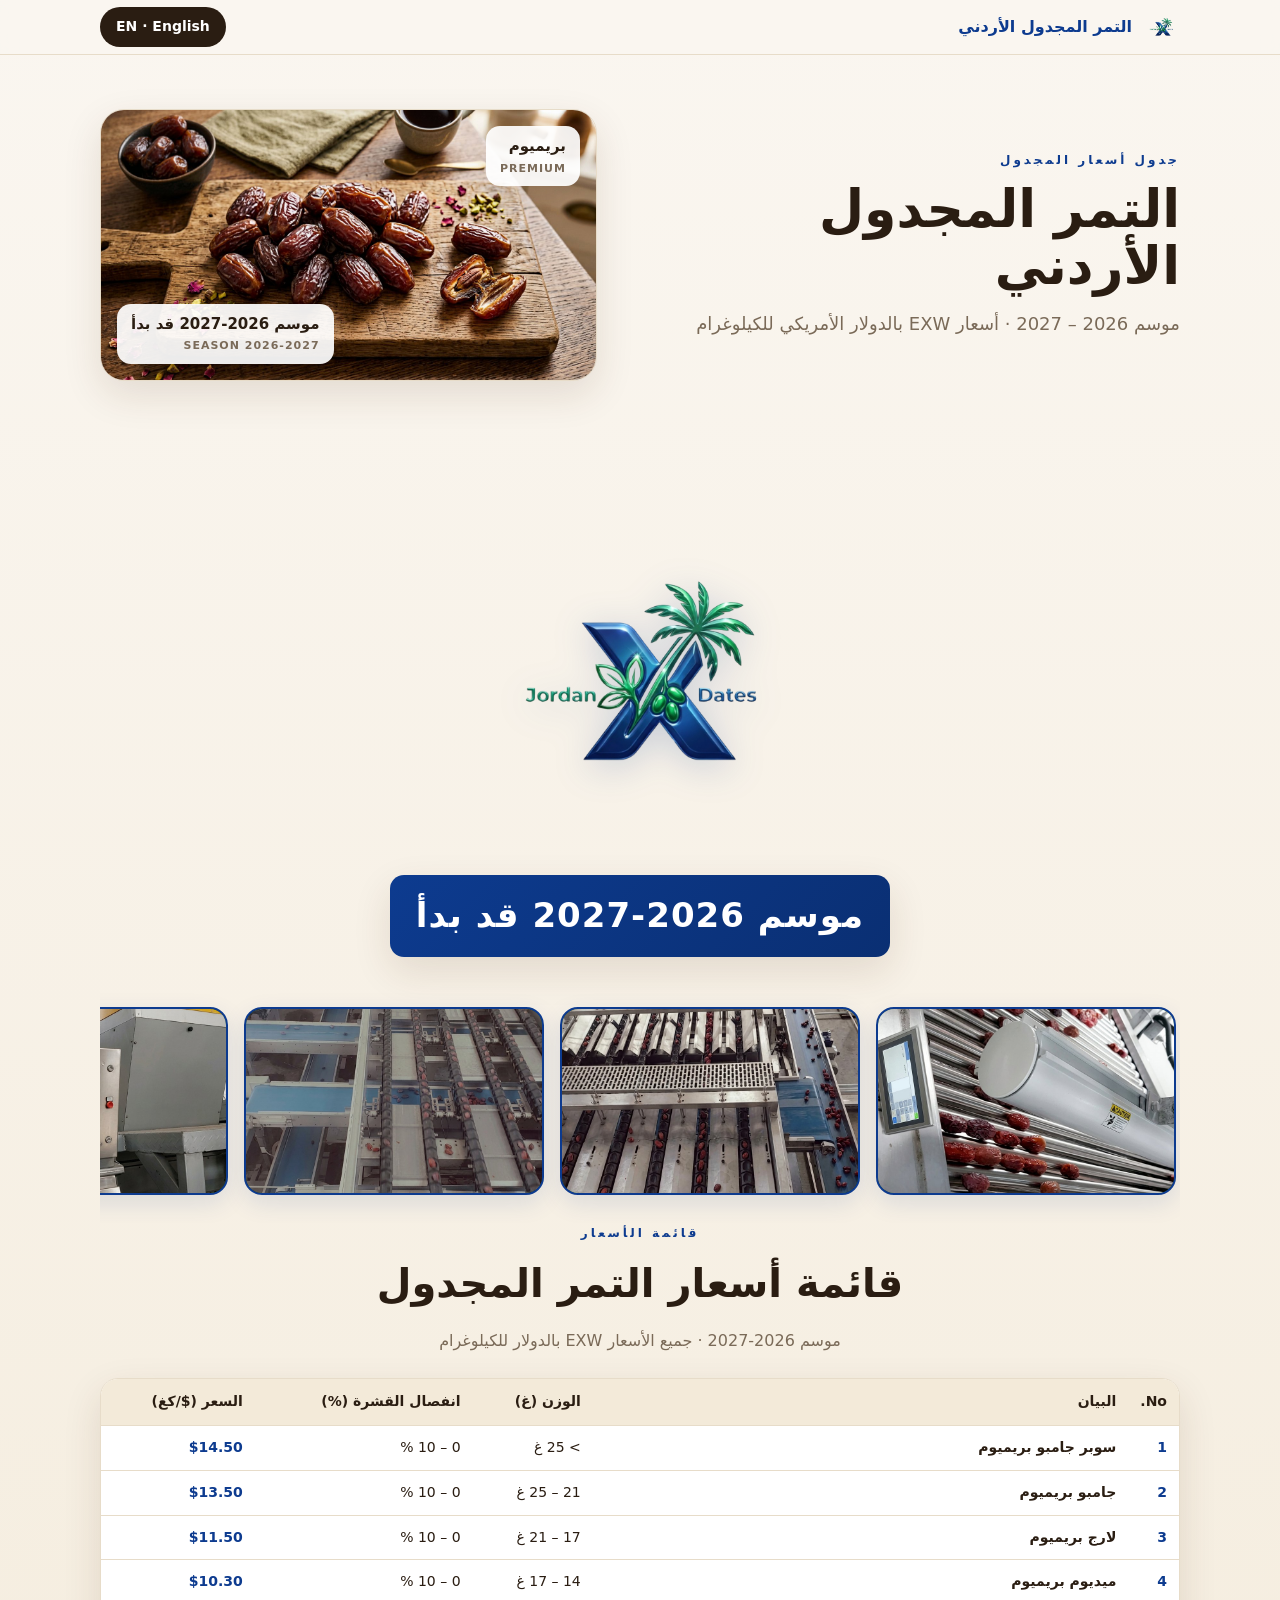
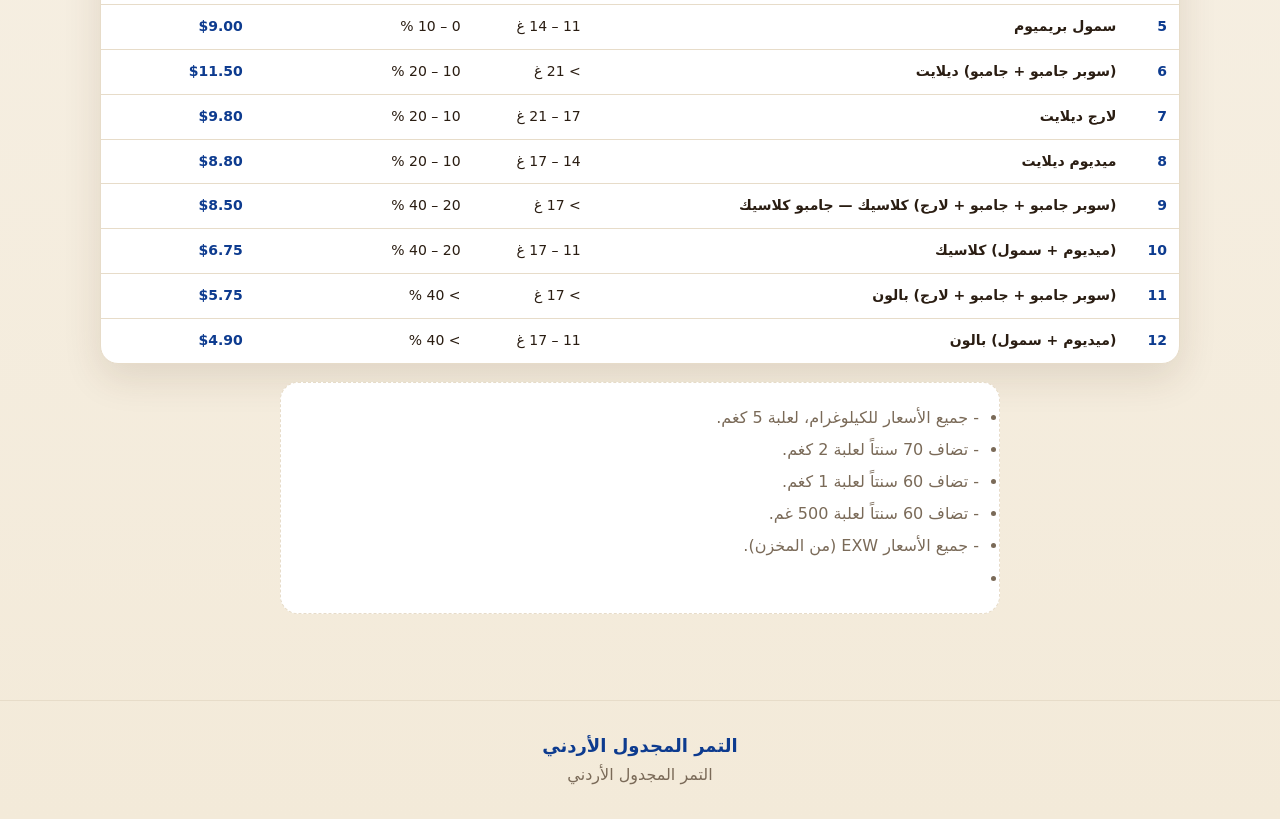
==== commit 642d8156: "إضافة 7 صور جديدة للمعرض المتحرك (12 إجمالاً) مع إطار أزرق/أخضر رفيع" ====
--- a/index.html
+++ b/index.html
@@ -2,6 +2,6 @@
 <div class="topbar"><div class="wrap"><div class="brand-logo-wrap"><img src="images/logo-pulse.png" alt="Jordan X Dates" class="top-logo"><span class="brand-sm">التمر المجدول الأردني</span></div><a class="lang-switch" href="en.html">EN · English</a></div></div>
 <header class="hero"><div class="wrap"><div class="hero-grid"><div class="hero-copy reveal"><div class="kicker">جدول أسعار المجدول</div><h1>التمر المجدول الأردني</h1><p>موسم 2026 – 2027 · أسعار EXW بالدولار الأمريكي للكيلوغرام</p></div>
 <div class="hero-frame reveal"><img src="images/hero.jpg" alt="التمر المجدول الأردني"><div class="badge b1"><b>بريميوم</b><em>PREMIUM</em></div><div class="badge b2"><b>موسم 2026-2027 قد بدأ</b><em>SEASON 2026-2027</em></div></div></div></div></header>
-<section class="sec season-sec"><div class="wrap"><div class="season-banner reveal"><img src="images/logo-pulse.png" alt="Jordan X Dates" class="hero-logo"><div class="ribbon">موسم 2026-2027 قد بدأ</div></div><div class="gallery-track"><div class="gallery"><figure><img src="images/gallery-1.jpg" alt="موسم 2026-2027 — عرض 1" loading="lazy" onload="this.parentElement.classList.add('in')"></figure><figure><img src="images/gallery-2.jpg" alt="موسم 2026-2027 — عرض 2" loading="lazy" onload="this.parentElement.classList.add('in')"></figure><figure><img src="images/gallery-3.jpg" alt="موسم 2026-2027 — عرض 3" loading="lazy" onload="this.parentElement.classList.add('in')"></figure><figure><img src="images/gallery-4.jpg" alt="موسم 2026-2027 — عرض 4" loading="lazy" onload="this.parentElement.classList.add('in')"></figure><figure><img src="images/gallery-5.jpg" alt="موسم 2026-2027 — عرض 5" loading="lazy" onload="this.parentElement.classList.add('in')"></figure><figure><img src="images/gallery-6.jpg" alt="موسم 2026-2027 — عرض 6" loading="lazy" onload="this.parentElement.classList.add('in')"></figure><figure><img src="images/gallery-1.jpg" alt="موسم 2026-2027 — عرض 1" loading="lazy" onload="this.parentElement.classList.add('in')"></figure><figure><img src="images/gallery-2.jpg" alt="موسم 2026-2027 — عرض 2" loading="lazy" onload="this.parentElement.classList.add('in')"></figure><figure><img src="images/gallery-3.jpg" alt="موسم 2026-2027 — عرض 3" loading="lazy" onload="this.parentElement.classList.add('in')"></figure><figure><img src="images/gallery-4.jpg" alt="موسم 2026-2027 — عرض 4" loading="lazy" onload="this.parentElement.classList.add('in')"></figure><figure><img src="images/gallery-5.jpg" alt="موسم 2026-2027 — عرض 5" loading="lazy" onload="this.parentElement.classList.add('in')"></figure><figure><img src="images/gallery-6.jpg" alt="موسم 2026-2027 — عرض 6" loading="lazy" onload="this.parentElement.classList.add('in')"></figure></div></div><div class="sec-head reveal"><div class="kicker">قائمة الأسعار</div><h2>قائمة أسعار التمر المجدول</h2><p>موسم 2026-2027 · جميع الأسعار EXW بالدولار للكيلوغرام</p></div><div class="table-wrap reveal"><div class="twrap reveal"><div class="sx"><table class="offer-table"><thead><tr><th>No.</th><th>البيان</th><th>الوزن (غ)</th><th>انفصال القشرة (%)</th><th>السعر ($/كغ)</th></tr></thead><tbody><tr><td class="no">1</td><td class="desc">سوبر جامبو بريميوم</td><td>> 25 غ</td><td>0 – 10 %</td><td class="price">$14.50</td></tr><tr><td class="no">2</td><td class="desc">جامبو بريميوم</td><td>21 – 25 غ</td><td>0 – 10 %</td><td class="price">$13.50</td></tr><tr><td class="no">3</td><td class="desc">لارج بريميوم</td><td>17 – 21 غ</td><td>0 – 10 %</td><td class="price">$11.50</td></tr><tr><td class="no">4</td><td class="desc">ميديوم بريميوم</td><td>14 – 17 غ</td><td>0 – 10 %</td><td class="price">$10.30</td></tr><tr><td class="no">5</td><td class="desc">سمول بريميوم</td><td>11 – 14 غ</td><td>0 – 10 %</td><td class="price">$9.00</td></tr><tr><td class="no">6</td><td class="desc">(سوبر جامبو + جامبو) ديلايت</td><td>> 21 غ</td><td>10 – 20 %</td><td class="price">$11.50</td></tr><tr><td class="no">7</td><td class="desc">لارج ديلايت</td><td>17 – 21 غ</td><td>10 – 20 %</td><td class="price">$9.80</td></tr><tr><td class="no">8</td><td class="desc">ميديوم ديلايت</td><td>14 – 17 غ</td><td>10 – 20 %</td><td class="price">$8.80</td></tr><tr><td class="no">9</td><td class="desc">(سوبر جامبو + جامبو + لارج) كلاسيك — جامبو كلاسيك</td><td>> 17 غ</td><td>20 – 40 %</td><td class="price">$8.50</td></tr><tr><td class="no">10</td><td class="desc">(ميديوم + سمول) كلاسيك</td><td>11 – 17 غ</td><td>20 – 40 %</td><td class="price">$6.75</td></tr><tr><td class="no">11</td><td class="desc">(سوبر جامبو + جامبو + لارج) بالون</td><td>> 17 غ</td><td>> 40 %</td><td class="price">$5.75</td></tr><tr><td class="no">12</td><td class="desc">(ميديوم + سمول) بالون</td><td>11 – 17 غ</td><td>> 40 %</td><td class="price">$4.90</td></tr></tbody></table></div></div></div><ul class="notes reveal"><li>- جميع الأسعار للكيلوغرام، لعلبة 5 كغم.</li><li>- تضاف 70 سنتاً لعلبة 2 كغم.</li><li>- تضاف 60 سنتاً لعلبة 1 كغم.</li><li>- تضاف 60 سنتاً لعلبة 500 غم.</li><li>- جميع الأسعار EXW (من المخزن).</li><li></li></ul></div></section>
+<section class="sec season-sec"><div class="wrap"><div class="season-banner reveal"><img src="images/logo-pulse.png" alt="Jordan X Dates" class="hero-logo"><div class="ribbon">موسم 2026-2027 قد بدأ</div></div><div class="gallery-track"><div class="gallery"><figure><img src="images/gallery-1.jpg" alt="موسم 2026-2027 — عرض 1" loading="lazy" onload="this.parentElement.classList.add('in')"></figure><figure><img src="images/gallery-2.jpg" alt="موسم 2026-2027 — عرض 2" loading="lazy" onload="this.parentElement.classList.add('in')"></figure><figure><img src="images/gallery-3.jpg" alt="موسم 2026-2027 — عرض 3" loading="lazy" onload="this.parentElement.classList.add('in')"></figure><figure><img src="images/gallery-4.jpg" alt="موسم 2026-2027 — عرض 4" loading="lazy" onload="this.parentElement.classList.add('in')"></figure><figure><img src="images/gallery-5.jpg" alt="موسم 2026-2027 — عرض 5" loading="lazy" onload="this.parentElement.classList.add('in')"></figure><figure><img src="images/gallery-6.jpg" alt="موسم 2026-2027 — عرض 6" loading="lazy" onload="this.parentElement.classList.add('in')"></figure><figure><img src="images/gallery-7.jpg" alt="موسم 2026-2027 — عرض 7" loading="lazy" onload="this.parentElement.classList.add('in')"></figure><figure><img src="images/gallery-8.jpg" alt="موسم 2026-2027 — عرض 8" loading="lazy" onload="this.parentElement.classList.add('in')"></figure><figure><img src="images/gallery-9.jpg" alt="موسم 2026-2027 — عرض 9" loading="lazy" onload="this.parentElement.classList.add('in')"></figure><figure><img src="images/gallery-10.jpg" alt="موسم 2026-2027 — عرض 10" loading="lazy" onload="this.parentElement.classList.add('in')"></figure><figure><img src="images/gallery-11.jpg" alt="موسم 2026-2027 — عرض 11" loading="lazy" onload="this.parentElement.classList.add('in')"></figure><figure><img src="images/gallery-12.jpg" alt="موسم 2026-2027 — عرض 12" loading="lazy" onload="this.parentElement.classList.add('in')"></figure></div></div><div class="sec-head reveal"><div class="kicker">قائمة الأسعار</div><h2>قائمة أسعار التمر المجدول</h2><p>موسم 2026-2027 · جميع الأسعار EXW بالدولار للكيلوغرام</p></div><div class="table-wrap reveal"><div class="twrap reveal"><div class="sx"><table class="offer-table"><thead><tr><th>No.</th><th>البيان</th><th>الوزن (غ)</th><th>انفصال القشرة (%)</th><th>السعر ($/كغ)</th></tr></thead><tbody><tr><td class="no">1</td><td class="desc">سوبر جامبو بريميوم</td><td>> 25 غ</td><td>0 – 10 %</td><td class="price">$14.50</td></tr><tr><td class="no">2</td><td class="desc">جامبو بريميوم</td><td>21 – 25 غ</td><td>0 – 10 %</td><td class="price">$13.50</td></tr><tr><td class="no">3</td><td class="desc">لارج بريميوم</td><td>17 – 21 غ</td><td>0 – 10 %</td><td class="price">$11.50</td></tr><tr><td class="no">4</td><td class="desc">ميديوم بريميوم</td><td>14 – 17 غ</td><td>0 – 10 %</td><td class="price">$10.30</td></tr><tr><td class="no">5</td><td class="desc">سمول بريميوم</td><td>11 – 14 غ</td><td>0 – 10 %</td><td class="price">$9.00</td></tr><tr><td class="no">6</td><td class="desc">(سوبر جامبو + جامبو) ديلايت</td><td>> 21 غ</td><td>10 – 20 %</td><td class="price">$11.50</td></tr><tr><td class="no">7</td><td class="desc">لارج ديلايت</td><td>17 – 21 غ</td><td>10 – 20 %</td><td class="price">$9.80</td></tr><tr><td class="no">8</td><td class="desc">ميديوم ديلايت</td><td>14 – 17 غ</td><td>10 – 20 %</td><td class="price">$8.80</td></tr><tr><td class="no">9</td><td class="desc">(سوبر جامبو + جامبو + لارج) كلاسيك — جامبو كلاسيك</td><td>> 17 غ</td><td>20 – 40 %</td><td class="price">$8.50</td></tr><tr><td class="no">10</td><td class="desc">(ميديوم + سمول) كلاسيك</td><td>11 – 17 غ</td><td>20 – 40 %</td><td class="price">$6.75</td></tr><tr><td class="no">11</td><td class="desc">(سوبر جامبو + جامبو + لارج) بالون</td><td>> 17 غ</td><td>> 40 %</td><td class="price">$5.75</td></tr><tr><td class="no">12</td><td class="desc">(ميديوم + سمول) بالون</td><td>11 – 17 غ</td><td>> 40 %</td><td class="price">$4.90</td></tr></tbody></table></div></div></div><ul class="notes reveal"><li>- جميع الأسعار للكيلوغرام، لعلبة 5 كغم.</li><li>- تضاف 70 سنتاً لعلبة 2 كغم.</li><li>- تضاف 60 سنتاً لعلبة 1 كغم.</li><li>- تضاف 60 سنتاً لعلبة 500 غم.</li><li>- جميع الأسعار EXW (من المخزن).</li><li></li></ul></div></section>
 <footer><div class="wrap"><div class="brand">التمر المجدول الأردني</div><div>التمر المجدول الأردني</div></div></footer>
 <script>(function(){var io=new IntersectionObserver(function(es){es.forEach(function(e){if(e.isIntersecting){e.target.classList.add('in');io.unobserve(e.target);}});},{threshold:.12,rootMargin:'0px 0px -50px 0px'});document.querySelectorAll('.reveal').forEach(function(el){io.observe(el);});})();</script></body></html>
--- a/styles.css
+++ b/styles.css
@@ -27,7 +27,7 @@
 .season-banner .tag{margin-top:8px;color:var(--muted);font-size:14px}
 @keyframes flicker{0%,100%{transform:translateY(0);filter:brightness(1)}50%{transform:translateY(-4px);filter:brightness(1.08)}}
 .gallery{display:flex;gap:16px;padding:8px 0 14px;height:210px;width:max-content;animation:marquee 28s linear infinite}
-.gallery figure{flex:0 0 auto;width:300px;border-radius:var(--r);overflow:hidden;box-shadow:var(--sh);border:1px solid var(--line)}
+.gallery figure{flex:0 0 auto;width:300px;border-radius:var(--r);overflow:hidden;box-shadow:var(--sh);border:2px solid var(--blue);background:#000;box-shadow:inset 0 0 0 2px var(--green), 0 8px 24px rgba(13,59,143,.12)}
 .gallery img{width:100%;height:210px;object-fit:cover;display:block}
 @keyframes marquee{from{transform:translateX(0)}to{transform:translateX(calc(-210px * 6 - 16px * 6))}}
 .gallery-track{overflow:hidden;padding:8px 4px 14px}
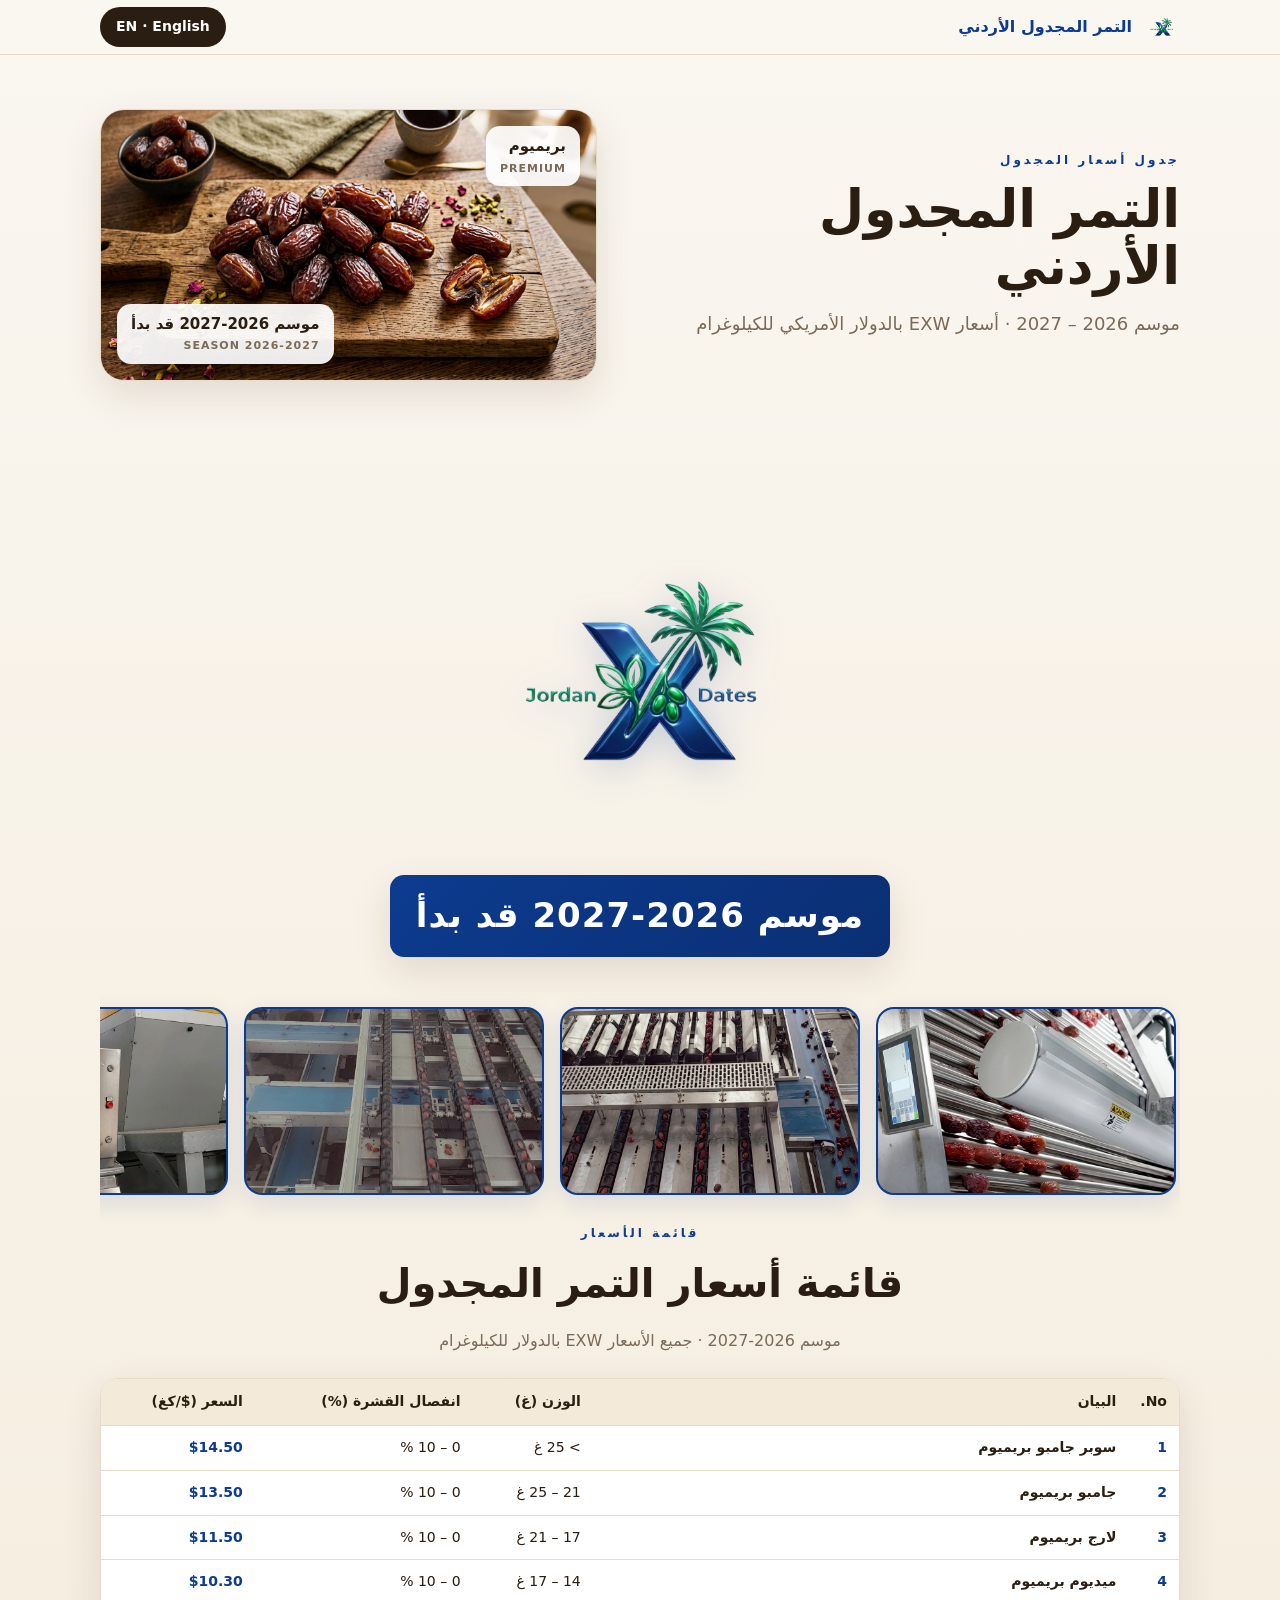
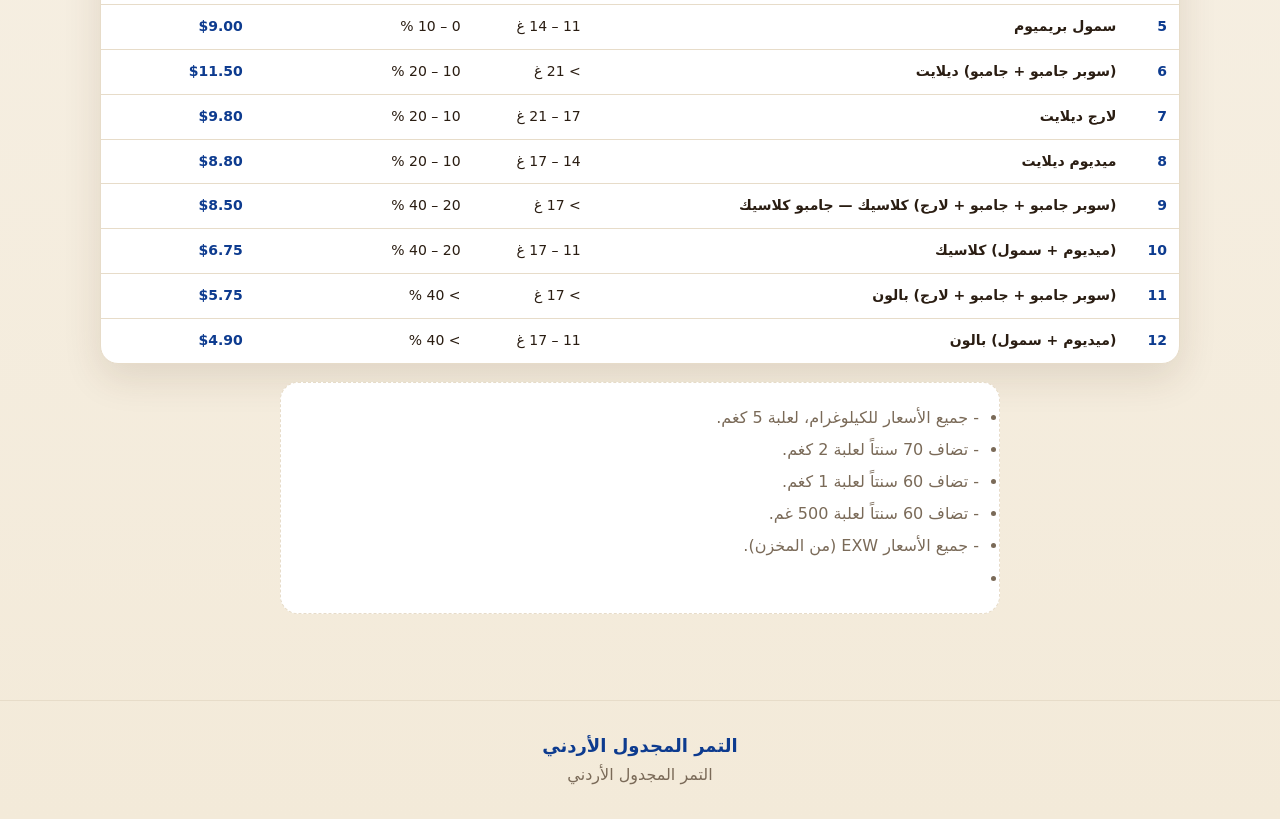
==== commit 7cd0bb00: "Gallery: remove inline onload/images margins -50% marquee to ensure 100% continuous strip" ====
--- a/index.html
+++ b/index.html
@@ -2,6 +2,6 @@
 <div class="topbar"><div class="wrap"><div class="brand-logo-wrap"><img src="images/logo-pulse.png" alt="Jordan X Dates" class="top-logo"><span class="brand-sm">التمر المجدول الأردني</span></div><a class="lang-switch" href="en.html">EN · English</a></div></div>
 <header class="hero"><div class="wrap"><div class="hero-grid"><div class="hero-copy reveal"><div class="kicker">جدول أسعار المجدول</div><h1>التمر المجدول الأردني</h1><p>موسم 2026 – 2027 · أسعار EXW بالدولار الأمريكي للكيلوغرام</p></div>
 <div class="hero-frame reveal"><img src="images/hero.jpg" alt="التمر المجدول الأردني"><div class="badge b1"><b>بريميوم</b><em>PREMIUM</em></div><div class="badge b2"><b>موسم 2026-2027 قد بدأ</b><em>SEASON 2026-2027</em></div></div></div></div></header>
-<section class="sec season-sec"><div class="wrap"><div class="season-banner reveal"><img src="images/logo-pulse.png" alt="Jordan X Dates" class="hero-logo"><div class="ribbon">موسم 2026-2027 قد بدأ</div></div><div class="gallery-track"><div class="gallery"><figure><img src="images/gallery-1.jpg" alt="موسم 2026-2027 — عرض 1" loading="lazy" onload="this.parentElement.classList.add('in')"></figure><figure><img src="images/gallery-2.jpg" alt="موسم 2026-2027 — عرض 2" loading="lazy" onload="this.parentElement.classList.add('in')"></figure><figure><img src="images/gallery-3.jpg" alt="موسم 2026-2027 — عرض 3" loading="lazy" onload="this.parentElement.classList.add('in')"></figure><figure><img src="images/gallery-4.jpg" alt="موسم 2026-2027 — عرض 4" loading="lazy" onload="this.parentElement.classList.add('in')"></figure><figure><img src="images/gallery-5.jpg" alt="موسم 2026-2027 — عرض 5" loading="lazy" onload="this.parentElement.classList.add('in')"></figure><figure><img src="images/gallery-6.jpg" alt="موسم 2026-2027 — عرض 6" loading="lazy" onload="this.parentElement.classList.add('in')"></figure><figure><img src="images/gallery-7.jpg" alt="موسم 2026-2027 — عرض 7" loading="lazy" onload="this.parentElement.classList.add('in')"></figure><figure><img src="images/gallery-8.jpg" alt="موسم 2026-2027 — عرض 8" loading="lazy" onload="this.parentElement.classList.add('in')"></figure><figure><img src="images/gallery-9.jpg" alt="موسم 2026-2027 — عرض 9" loading="lazy" onload="this.parentElement.classList.add('in')"></figure><figure><img src="images/gallery-10.jpg" alt="موسم 2026-2027 — عرض 10" loading="lazy" onload="this.parentElement.classList.add('in')"></figure><figure><img src="images/gallery-11.jpg" alt="موسم 2026-2027 — عرض 11" loading="lazy" onload="this.parentElement.classList.add('in')"></figure><figure><img src="images/gallery-12.jpg" alt="موسم 2026-2027 — عرض 12" loading="lazy" onload="this.parentElement.classList.add('in')"></figure></div></div><div class="sec-head reveal"><div class="kicker">قائمة الأسعار</div><h2>قائمة أسعار التمر المجدول</h2><p>موسم 2026-2027 · جميع الأسعار EXW بالدولار للكيلوغرام</p></div><div class="table-wrap reveal"><div class="twrap reveal"><div class="sx"><table class="offer-table"><thead><tr><th>No.</th><th>البيان</th><th>الوزن (غ)</th><th>انفصال القشرة (%)</th><th>السعر ($/كغ)</th></tr></thead><tbody><tr><td class="no">1</td><td class="desc">سوبر جامبو بريميوم</td><td>> 25 غ</td><td>0 – 10 %</td><td class="price">$14.50</td></tr><tr><td class="no">2</td><td class="desc">جامبو بريميوم</td><td>21 – 25 غ</td><td>0 – 10 %</td><td class="price">$13.50</td></tr><tr><td class="no">3</td><td class="desc">لارج بريميوم</td><td>17 – 21 غ</td><td>0 – 10 %</td><td class="price">$11.50</td></tr><tr><td class="no">4</td><td class="desc">ميديوم بريميوم</td><td>14 – 17 غ</td><td>0 – 10 %</td><td class="price">$10.30</td></tr><tr><td class="no">5</td><td class="desc">سمول بريميوم</td><td>11 – 14 غ</td><td>0 – 10 %</td><td class="price">$9.00</td></tr><tr><td class="no">6</td><td class="desc">(سوبر جامبو + جامبو) ديلايت</td><td>> 21 غ</td><td>10 – 20 %</td><td class="price">$11.50</td></tr><tr><td class="no">7</td><td class="desc">لارج ديلايت</td><td>17 – 21 غ</td><td>10 – 20 %</td><td class="price">$9.80</td></tr><tr><td class="no">8</td><td class="desc">ميديوم ديلايت</td><td>14 – 17 غ</td><td>10 – 20 %</td><td class="price">$8.80</td></tr><tr><td class="no">9</td><td class="desc">(سوبر جامبو + جامبو + لارج) كلاسيك — جامبو كلاسيك</td><td>> 17 غ</td><td>20 – 40 %</td><td class="price">$8.50</td></tr><tr><td class="no">10</td><td class="desc">(ميديوم + سمول) كلاسيك</td><td>11 – 17 غ</td><td>20 – 40 %</td><td class="price">$6.75</td></tr><tr><td class="no">11</td><td class="desc">(سوبر جامبو + جامبو + لارج) بالون</td><td>> 17 غ</td><td>> 40 %</td><td class="price">$5.75</td></tr><tr><td class="no">12</td><td class="desc">(ميديوم + سمول) بالون</td><td>11 – 17 غ</td><td>> 40 %</td><td class="price">$4.90</td></tr></tbody></table></div></div></div><ul class="notes reveal"><li>- جميع الأسعار للكيلوغرام، لعلبة 5 كغم.</li><li>- تضاف 70 سنتاً لعلبة 2 كغم.</li><li>- تضاف 60 سنتاً لعلبة 1 كغم.</li><li>- تضاف 60 سنتاً لعلبة 500 غم.</li><li>- جميع الأسعار EXW (من المخزن).</li><li></li></ul></div></section>
+<section class="sec season-sec"><div class="wrap"><div class="season-banner reveal"><img src="images/logo-pulse.png" alt="Jordan X Dates" class="hero-logo"><div class="ribbon">موسم 2026-2027 قد بدأ</div></div><div class="gallery-track reveal"><div class="gallery"><figure><img src="images/gallery-1.jpg" alt="موسم 2026-2027 — عرض 1" loading="lazy"></figure><figure><img src="images/gallery-2.jpg" alt="موسم 2026-2027 — عرض 2" loading="lazy"></figure><figure><img src="images/gallery-3.jpg" alt="موسم 2026-2027 — عرض 3" loading="lazy"></figure><figure><img src="images/gallery-4.jpg" alt="موسم 2026-2027 — عرض 4" loading="lazy"></figure><figure><img src="images/gallery-5.jpg" alt="موسم 2026-2027 — عرض 5" loading="lazy"></figure><figure><img src="images/gallery-6.jpg" alt="موسم 2026-2027 — عرض 6" loading="lazy"></figure><figure><img src="images/gallery-7.jpg" alt="موسم 2026-2027 — عرض 7" loading="lazy"></figure><figure><img src="images/gallery-8.jpg" alt="موسم 2026-2027 — عرض 8" loading="lazy"></figure><figure><img src="images/gallery-9.jpg" alt="موسم 2026-2027 — عرض 9" loading="lazy"></figure><figure><img src="images/gallery-10.jpg" alt="موسم 2026-2027 — عرض 10" loading="lazy"></figure><figure><img src="images/gallery-11.jpg" alt="موسم 2026-2027 — عرض 11" loading="lazy"></figure><figure><img src="images/gallery-12.jpg" alt="موسم 2026-2027 — عرض 12" loading="lazy"></figure><figure><img src="images/gallery-1.jpg" alt="موسم 2026-2027 — عرض 1" loading="lazy"></figure><figure><img src="images/gallery-2.jpg" alt="موسم 2026-2027 — عرض 2" loading="lazy"></figure><figure><img src="images/gallery-3.jpg" alt="موسم 2026-2027 — عرض 3" loading="lazy"></figure><figure><img src="images/gallery-4.jpg" alt="موسم 2026-2027 — عرض 4" loading="lazy"></figure><figure><img src="images/gallery-5.jpg" alt="موسم 2026-2027 — عرض 5" loading="lazy"></figure><figure><img src="images/gallery-6.jpg" alt="موسم 2026-2027 — عرض 6" loading="lazy"></figure><figure><img src="images/gallery-7.jpg" alt="موسم 2026-2027 — عرض 7" loading="lazy"></figure><figure><img src="images/gallery-8.jpg" alt="موسم 2026-2027 — عرض 8" loading="lazy"></figure><figure><img src="images/gallery-9.jpg" alt="موسم 2026-2027 — عرض 9" loading="lazy"></figure><figure><img src="images/gallery-10.jpg" alt="موسم 2026-2027 — عرض 10" loading="lazy"></figure><figure><img src="images/gallery-11.jpg" alt="موسم 2026-2027 — عرض 11" loading="lazy"></figure><figure><img src="images/gallery-12.jpg" alt="موسم 2026-2027 — عرض 12" loading="lazy"></figure></div></div><div class="sec-head reveal"><div class="kicker">قائمة الأسعار</div><h2>قائمة أسعار التمر المجدول</h2><p>موسم 2026-2027 · جميع الأسعار EXW بالدولار للكيلوغرام</p></div><div class="table-wrap reveal"><div class="twrap reveal"><div class="sx"><table class="offer-table"><thead><tr><th>No.</th><th>البيان</th><th>الوزن (غ)</th><th>انفصال القشرة (%)</th><th>السعر ($/كغ)</th></tr></thead><tbody><tr><td class="no">1</td><td class="desc">سوبر جامبو بريميوم</td><td>> 25 غ</td><td>0 – 10 %</td><td class="price">$14.50</td></tr><tr><td class="no">2</td><td class="desc">جامبو بريميوم</td><td>21 – 25 غ</td><td>0 – 10 %</td><td class="price">$13.50</td></tr><tr><td class="no">3</td><td class="desc">لارج بريميوم</td><td>17 – 21 غ</td><td>0 – 10 %</td><td class="price">$11.50</td></tr><tr><td class="no">4</td><td class="desc">ميديوم بريميوم</td><td>14 – 17 غ</td><td>0 – 10 %</td><td class="price">$10.30</td></tr><tr><td class="no">5</td><td class="desc">سمول بريميوم</td><td>11 – 14 غ</td><td>0 – 10 %</td><td class="price">$9.00</td></tr><tr><td class="no">6</td><td class="desc">(سوبر جامبو + جامبو) ديلايت</td><td>> 21 غ</td><td>10 – 20 %</td><td class="price">$11.50</td></tr><tr><td class="no">7</td><td class="desc">لارج ديلايت</td><td>17 – 21 غ</td><td>10 – 20 %</td><td class="price">$9.80</td></tr><tr><td class="no">8</td><td class="desc">ميديوم ديلايت</td><td>14 – 17 غ</td><td>10 – 20 %</td><td class="price">$8.80</td></tr><tr><td class="no">9</td><td class="desc">(سوبر جامبو + جامبو + لارج) كلاسيك — جامبو كلاسيك</td><td>> 17 غ</td><td>20 – 40 %</td><td class="price">$8.50</td></tr><tr><td class="no">10</td><td class="desc">(ميديوم + سمول) كلاسيك</td><td>11 – 17 غ</td><td>20 – 40 %</td><td class="price">$6.75</td></tr><tr><td class="no">11</td><td class="desc">(سوبر جامبو + جامبو + لارج) بالون</td><td>> 17 غ</td><td>> 40 %</td><td class="price">$5.75</td></tr><tr><td class="no">12</td><td class="desc">(ميديوم + سمول) بالون</td><td>11 – 17 غ</td><td>> 40 %</td><td class="price">$4.90</td></tr></tbody></table></div></div></div><ul class="notes reveal"><li>- جميع الأسعار للكيلوغرام، لعلبة 5 كغم.</li><li>- تضاف 70 سنتاً لعلبة 2 كغم.</li><li>- تضاف 60 سنتاً لعلبة 1 كغم.</li><li>- تضاف 60 سنتاً لعلبة 500 غم.</li><li>- جميع الأسعار EXW (من المخزن).</li><li></li></ul></div></section>
 <footer><div class="wrap"><div class="brand">التمر المجدول الأردني</div><div>التمر المجدول الأردني</div></div></footer>
 <script>(function(){var io=new IntersectionObserver(function(es){es.forEach(function(e){if(e.isIntersecting){e.target.classList.add('in');io.unobserve(e.target);}});},{threshold:.12,rootMargin:'0px 0px -50px 0px'});document.querySelectorAll('.reveal').forEach(function(el){io.observe(el);});})();</script></body></html>
--- a/styles.css
+++ b/styles.css
@@ -26,10 +26,10 @@
 .season-banner .ribbon{display:inline-block;background:linear-gradient(135deg,var(--blue),#0a2f73);color:#fff;font-weight:900;font-size:clamp(20px,3.2vw,34px);letter-spacing:1px;padding:12px 26px;border-radius:14px;box-shadow:var(--sh);animation:flicker 3s ease-in-out infinite}
 .season-banner .tag{margin-top:8px;color:var(--muted);font-size:14px}
 @keyframes flicker{0%,100%{transform:translateY(0);filter:brightness(1)}50%{transform:translateY(-4px);filter:brightness(1.08)}}
-.gallery{display:flex;gap:16px;padding:8px 0 14px;height:210px;width:max-content;animation:marquee 28s linear infinite}
+.gallery{display:flex;gap:16px;padding:8px 0 14px;height:210px;width:max-content;animation:marquee 30s linear infinite}
 .gallery figure{flex:0 0 auto;width:300px;border-radius:var(--r);overflow:hidden;box-shadow:var(--sh);border:2px solid var(--blue);background:#000;box-shadow:inset 0 0 0 2px var(--green), 0 8px 24px rgba(13,59,143,.12)}
 .gallery img{width:100%;height:210px;object-fit:cover;display:block}
-@keyframes marquee{from{transform:translateX(0)}to{transform:translateX(calc(-210px * 6 - 16px * 6))}}
+@keyframes marquee{from{transform:translateX(0)}to{transform:translateX(-50%)}}
 .gallery-track{overflow:hidden;padding:8px 4px 14px}
 
 .top-logo{height:38px;width:auto;vertical-align:middle;margin-inline-end:10px}
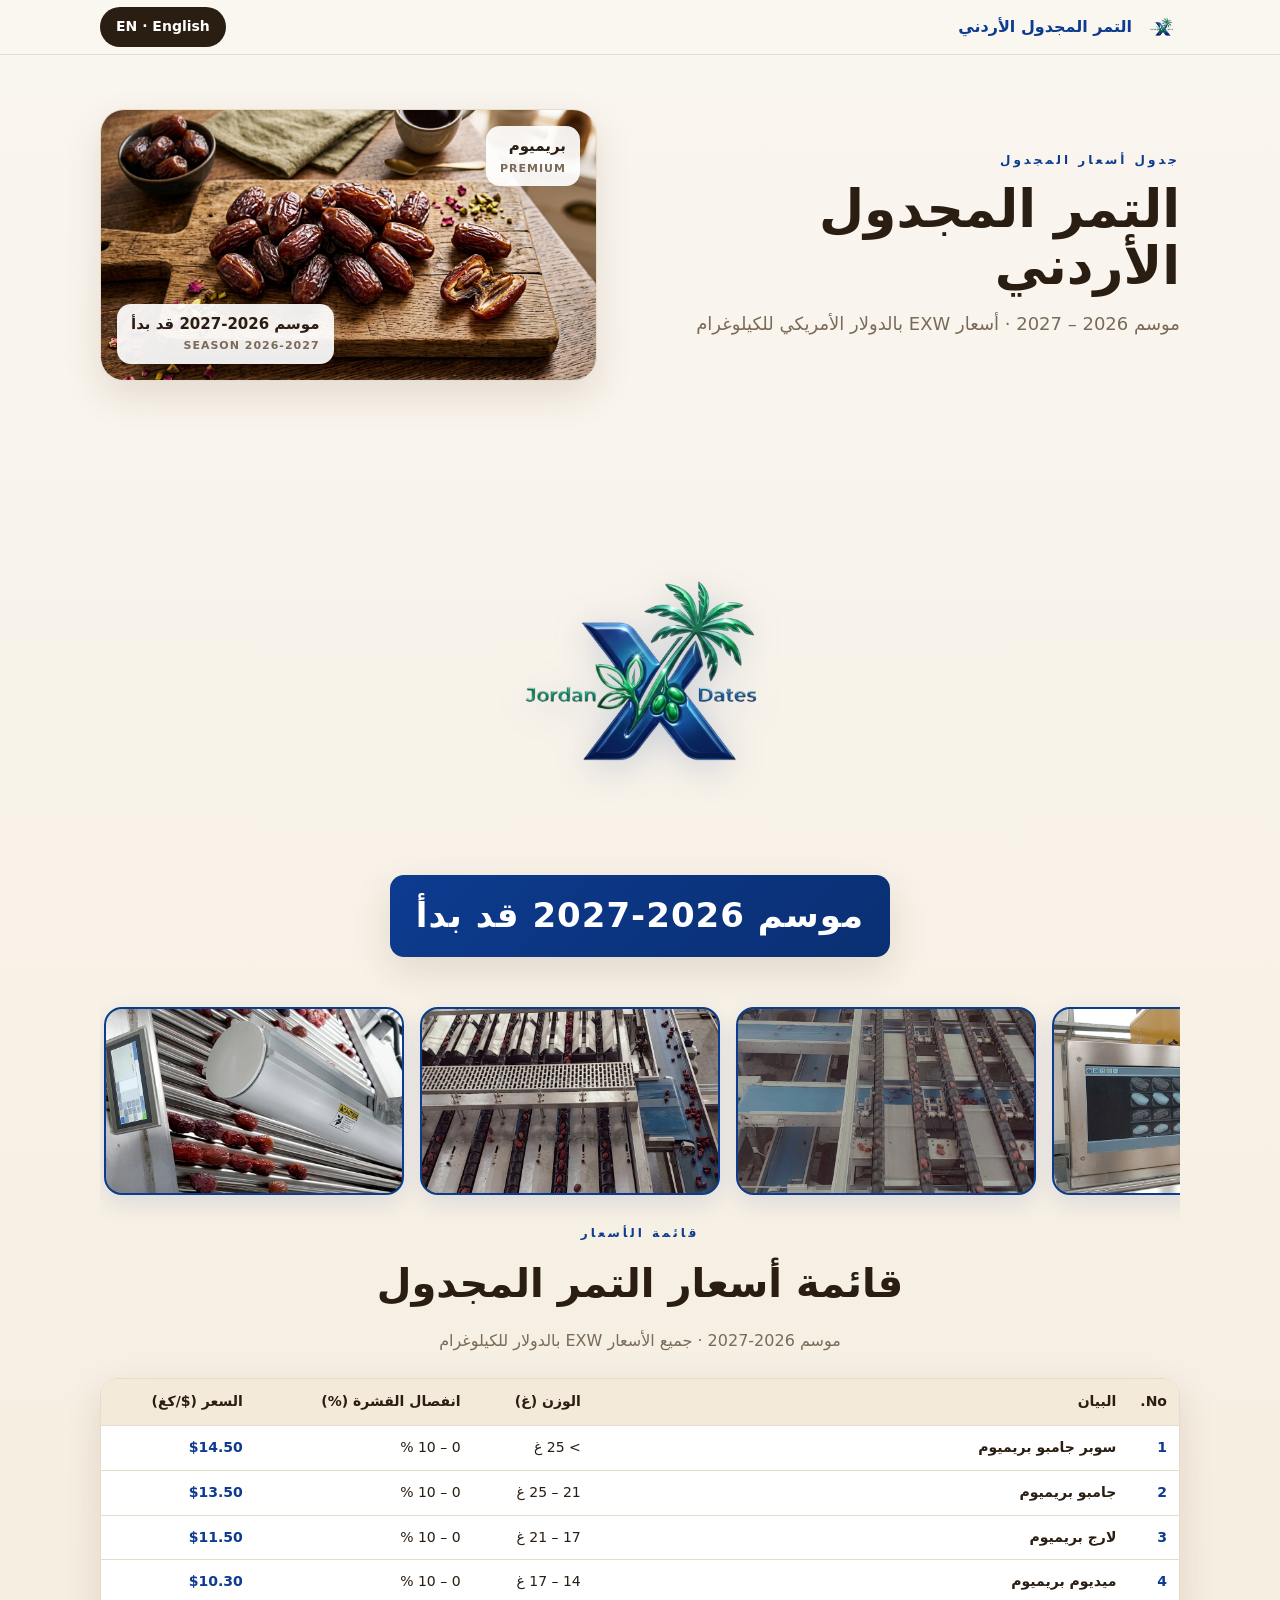
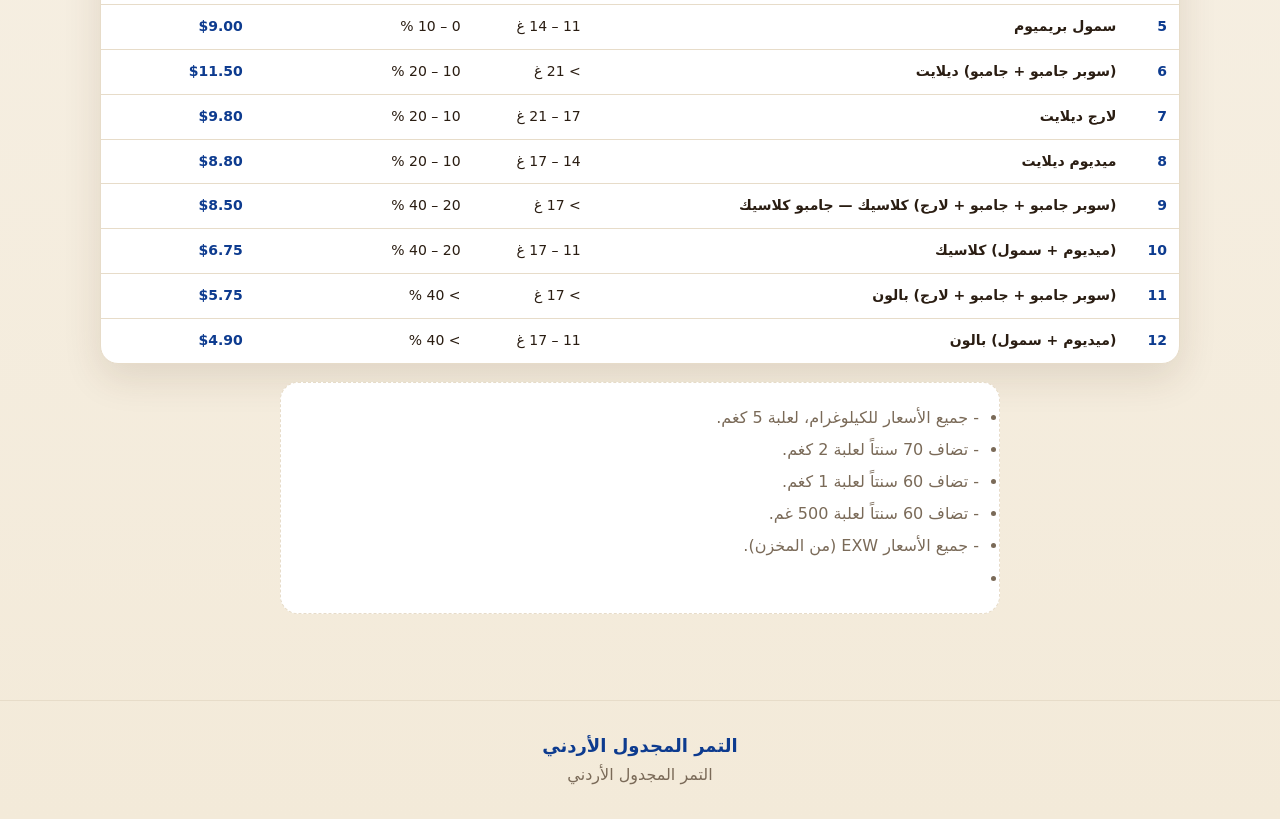
==== commit bb4a6226: "Marquee: force LTR context (RTL left-overflow blank on mobile), drop lazy-loading, exact 50% loop pe" ====
--- a/index.html
+++ b/index.html
@@ -1,7 +1,7 @@
-<!DOCTYPE html><html lang="ar" dir="rtl"><head><meta charset="utf-8"><meta name="viewport" content="width=device-width, initial-scale=1"><title>Jordan X Dates | قائمة أسعار 2026-2027</title><link rel="stylesheet" href="styles.css"></head><body>
+<!DOCTYPE html><html lang="ar" dir="rtl"><head><meta charset="utf-8"><meta name="viewport" content="width=device-width, initial-scale=1"><title>Jordan X Dates | قائمة أسعار 2026-2027</title><link rel="stylesheet" href="styles.css?v=20260920a"></head><body>
 <div class="topbar"><div class="wrap"><div class="brand-logo-wrap"><img src="images/logo-pulse.png" alt="Jordan X Dates" class="top-logo"><span class="brand-sm">التمر المجدول الأردني</span></div><a class="lang-switch" href="en.html">EN · English</a></div></div>
 <header class="hero"><div class="wrap"><div class="hero-grid"><div class="hero-copy reveal"><div class="kicker">جدول أسعار المجدول</div><h1>التمر المجدول الأردني</h1><p>موسم 2026 – 2027 · أسعار EXW بالدولار الأمريكي للكيلوغرام</p></div>
 <div class="hero-frame reveal"><img src="images/hero.jpg" alt="التمر المجدول الأردني"><div class="badge b1"><b>بريميوم</b><em>PREMIUM</em></div><div class="badge b2"><b>موسم 2026-2027 قد بدأ</b><em>SEASON 2026-2027</em></div></div></div></div></header>
-<section class="sec season-sec"><div class="wrap"><div class="season-banner reveal"><img src="images/logo-pulse.png" alt="Jordan X Dates" class="hero-logo"><div class="ribbon">موسم 2026-2027 قد بدأ</div></div><div class="gallery-track reveal"><div class="gallery"><figure><img src="images/gallery-1.jpg" alt="موسم 2026-2027 — عرض 1" loading="lazy"></figure><figure><img src="images/gallery-2.jpg" alt="موسم 2026-2027 — عرض 2" loading="lazy"></figure><figure><img src="images/gallery-3.jpg" alt="موسم 2026-2027 — عرض 3" loading="lazy"></figure><figure><img src="images/gallery-4.jpg" alt="موسم 2026-2027 — عرض 4" loading="lazy"></figure><figure><img src="images/gallery-5.jpg" alt="موسم 2026-2027 — عرض 5" loading="lazy"></figure><figure><img src="images/gallery-6.jpg" alt="موسم 2026-2027 — عرض 6" loading="lazy"></figure><figure><img src="images/gallery-7.jpg" alt="موسم 2026-2027 — عرض 7" loading="lazy"></figure><figure><img src="images/gallery-8.jpg" alt="موسم 2026-2027 — عرض 8" loading="lazy"></figure><figure><img src="images/gallery-9.jpg" alt="موسم 2026-2027 — عرض 9" loading="lazy"></figure><figure><img src="images/gallery-10.jpg" alt="موسم 2026-2027 — عرض 10" loading="lazy"></figure><figure><img src="images/gallery-11.jpg" alt="موسم 2026-2027 — عرض 11" loading="lazy"></figure><figure><img src="images/gallery-12.jpg" alt="موسم 2026-2027 — عرض 12" loading="lazy"></figure><figure><img src="images/gallery-1.jpg" alt="موسم 2026-2027 — عرض 1" loading="lazy"></figure><figure><img src="images/gallery-2.jpg" alt="موسم 2026-2027 — عرض 2" loading="lazy"></figure><figure><img src="images/gallery-3.jpg" alt="موسم 2026-2027 — عرض 3" loading="lazy"></figure><figure><img src="images/gallery-4.jpg" alt="موسم 2026-2027 — عرض 4" loading="lazy"></figure><figure><img src="images/gallery-5.jpg" alt="موسم 2026-2027 — عرض 5" loading="lazy"></figure><figure><img src="images/gallery-6.jpg" alt="موسم 2026-2027 — عرض 6" loading="lazy"></figure><figure><img src="images/gallery-7.jpg" alt="موسم 2026-2027 — عرض 7" loading="lazy"></figure><figure><img src="images/gallery-8.jpg" alt="موسم 2026-2027 — عرض 8" loading="lazy"></figure><figure><img src="images/gallery-9.jpg" alt="موسم 2026-2027 — عرض 9" loading="lazy"></figure><figure><img src="images/gallery-10.jpg" alt="موسم 2026-2027 — عرض 10" loading="lazy"></figure><figure><img src="images/gallery-11.jpg" alt="موسم 2026-2027 — عرض 11" loading="lazy"></figure><figure><img src="images/gallery-12.jpg" alt="موسم 2026-2027 — عرض 12" loading="lazy"></figure></div></div><div class="sec-head reveal"><div class="kicker">قائمة الأسعار</div><h2>قائمة أسعار التمر المجدول</h2><p>موسم 2026-2027 · جميع الأسعار EXW بالدولار للكيلوغرام</p></div><div class="table-wrap reveal"><div class="twrap reveal"><div class="sx"><table class="offer-table"><thead><tr><th>No.</th><th>البيان</th><th>الوزن (غ)</th><th>انفصال القشرة (%)</th><th>السعر ($/كغ)</th></tr></thead><tbody><tr><td class="no">1</td><td class="desc">سوبر جامبو بريميوم</td><td>> 25 غ</td><td>0 – 10 %</td><td class="price">$14.50</td></tr><tr><td class="no">2</td><td class="desc">جامبو بريميوم</td><td>21 – 25 غ</td><td>0 – 10 %</td><td class="price">$13.50</td></tr><tr><td class="no">3</td><td class="desc">لارج بريميوم</td><td>17 – 21 غ</td><td>0 – 10 %</td><td class="price">$11.50</td></tr><tr><td class="no">4</td><td class="desc">ميديوم بريميوم</td><td>14 – 17 غ</td><td>0 – 10 %</td><td class="price">$10.30</td></tr><tr><td class="no">5</td><td class="desc">سمول بريميوم</td><td>11 – 14 غ</td><td>0 – 10 %</td><td class="price">$9.00</td></tr><tr><td class="no">6</td><td class="desc">(سوبر جامبو + جامبو) ديلايت</td><td>> 21 غ</td><td>10 – 20 %</td><td class="price">$11.50</td></tr><tr><td class="no">7</td><td class="desc">لارج ديلايت</td><td>17 – 21 غ</td><td>10 – 20 %</td><td class="price">$9.80</td></tr><tr><td class="no">8</td><td class="desc">ميديوم ديلايت</td><td>14 – 17 غ</td><td>10 – 20 %</td><td class="price">$8.80</td></tr><tr><td class="no">9</td><td class="desc">(سوبر جامبو + جامبو + لارج) كلاسيك — جامبو كلاسيك</td><td>> 17 غ</td><td>20 – 40 %</td><td class="price">$8.50</td></tr><tr><td class="no">10</td><td class="desc">(ميديوم + سمول) كلاسيك</td><td>11 – 17 غ</td><td>20 – 40 %</td><td class="price">$6.75</td></tr><tr><td class="no">11</td><td class="desc">(سوبر جامبو + جامبو + لارج) بالون</td><td>> 17 غ</td><td>> 40 %</td><td class="price">$5.75</td></tr><tr><td class="no">12</td><td class="desc">(ميديوم + سمول) بالون</td><td>11 – 17 غ</td><td>> 40 %</td><td class="price">$4.90</td></tr></tbody></table></div></div></div><ul class="notes reveal"><li>- جميع الأسعار للكيلوغرام، لعلبة 5 كغم.</li><li>- تضاف 70 سنتاً لعلبة 2 كغم.</li><li>- تضاف 60 سنتاً لعلبة 1 كغم.</li><li>- تضاف 60 سنتاً لعلبة 500 غم.</li><li>- جميع الأسعار EXW (من المخزن).</li><li></li></ul></div></section>
+<section class="sec season-sec"><div class="wrap"><div class="season-banner reveal"><img src="images/logo-pulse.png" alt="Jordan X Dates" class="hero-logo"><div class="ribbon">موسم 2026-2027 قد بدأ</div></div><div class="gallery-track reveal"><div class="gallery"><figure><img src="images/gallery-1.jpg" alt="موسم 2026-2027 — عرض 1"></figure><figure><img src="images/gallery-2.jpg" alt="موسم 2026-2027 — عرض 2"></figure><figure><img src="images/gallery-3.jpg" alt="موسم 2026-2027 — عرض 3"></figure><figure><img src="images/gallery-4.jpg" alt="موسم 2026-2027 — عرض 4"></figure><figure><img src="images/gallery-5.jpg" alt="موسم 2026-2027 — عرض 5"></figure><figure><img src="images/gallery-6.jpg" alt="موسم 2026-2027 — عرض 6"></figure><figure><img src="images/gallery-7.jpg" alt="موسم 2026-2027 — عرض 7"></figure><figure><img src="images/gallery-8.jpg" alt="موسم 2026-2027 — عرض 8"></figure><figure><img src="images/gallery-9.jpg" alt="موسم 2026-2027 — عرض 9"></figure><figure><img src="images/gallery-10.jpg" alt="موسم 2026-2027 — عرض 10"></figure><figure><img src="images/gallery-11.jpg" alt="موسم 2026-2027 — عرض 11"></figure><figure><img src="images/gallery-12.jpg" alt="موسم 2026-2027 — عرض 12"></figure><figure><img src="images/gallery-1.jpg" alt="موسم 2026-2027 — عرض 1"></figure><figure><img src="images/gallery-2.jpg" alt="موسم 2026-2027 — عرض 2"></figure><figure><img src="images/gallery-3.jpg" alt="موسم 2026-2027 — عرض 3"></figure><figure><img src="images/gallery-4.jpg" alt="موسم 2026-2027 — عرض 4"></figure><figure><img src="images/gallery-5.jpg" alt="موسم 2026-2027 — عرض 5"></figure><figure><img src="images/gallery-6.jpg" alt="موسم 2026-2027 — عرض 6"></figure><figure><img src="images/gallery-7.jpg" alt="موسم 2026-2027 — عرض 7"></figure><figure><img src="images/gallery-8.jpg" alt="موسم 2026-2027 — عرض 8"></figure><figure><img src="images/gallery-9.jpg" alt="موسم 2026-2027 — عرض 9"></figure><figure><img src="images/gallery-10.jpg" alt="موسم 2026-2027 — عرض 10"></figure><figure><img src="images/gallery-11.jpg" alt="موسم 2026-2027 — عرض 11"></figure><figure><img src="images/gallery-12.jpg" alt="موسم 2026-2027 — عرض 12"></figure></div></div><div class="sec-head reveal"><div class="kicker">قائمة الأسعار</div><h2>قائمة أسعار التمر المجدول</h2><p>موسم 2026-2027 · جميع الأسعار EXW بالدولار للكيلوغرام</p></div><div class="table-wrap reveal"><div class="twrap reveal"><div class="sx"><table class="offer-table"><thead><tr><th>No.</th><th>البيان</th><th>الوزن (غ)</th><th>انفصال القشرة (%)</th><th>السعر ($/كغ)</th></tr></thead><tbody><tr><td class="no">1</td><td class="desc">سوبر جامبو بريميوم</td><td>> 25 غ</td><td>0 – 10 %</td><td class="price">$14.50</td></tr><tr><td class="no">2</td><td class="desc">جامبو بريميوم</td><td>21 – 25 غ</td><td>0 – 10 %</td><td class="price">$13.50</td></tr><tr><td class="no">3</td><td class="desc">لارج بريميوم</td><td>17 – 21 غ</td><td>0 – 10 %</td><td class="price">$11.50</td></tr><tr><td class="no">4</td><td class="desc">ميديوم بريميوم</td><td>14 – 17 غ</td><td>0 – 10 %</td><td class="price">$10.30</td></tr><tr><td class="no">5</td><td class="desc">سمول بريميوم</td><td>11 – 14 غ</td><td>0 – 10 %</td><td class="price">$9.00</td></tr><tr><td class="no">6</td><td class="desc">(سوبر جامبو + جامبو) ديلايت</td><td>> 21 غ</td><td>10 – 20 %</td><td class="price">$11.50</td></tr><tr><td class="no">7</td><td class="desc">لارج ديلايت</td><td>17 – 21 غ</td><td>10 – 20 %</td><td class="price">$9.80</td></tr><tr><td class="no">8</td><td class="desc">ميديوم ديلايت</td><td>14 – 17 غ</td><td>10 – 20 %</td><td class="price">$8.80</td></tr><tr><td class="no">9</td><td class="desc">(سوبر جامبو + جامبو + لارج) كلاسيك — جامبو كلاسيك</td><td>> 17 غ</td><td>20 – 40 %</td><td class="price">$8.50</td></tr><tr><td class="no">10</td><td class="desc">(ميديوم + سمول) كلاسيك</td><td>11 – 17 غ</td><td>20 – 40 %</td><td class="price">$6.75</td></tr><tr><td class="no">11</td><td class="desc">(سوبر جامبو + جامبو + لارج) بالون</td><td>> 17 غ</td><td>> 40 %</td><td class="price">$5.75</td></tr><tr><td class="no">12</td><td class="desc">(ميديوم + سمول) بالون</td><td>11 – 17 غ</td><td>> 40 %</td><td class="price">$4.90</td></tr></tbody></table></div></div></div><ul class="notes reveal"><li>- جميع الأسعار للكيلوغرام، لعلبة 5 كغم.</li><li>- تضاف 70 سنتاً لعلبة 2 كغم.</li><li>- تضاف 60 سنتاً لعلبة 1 كغم.</li><li>- تضاف 60 سنتاً لعلبة 500 غم.</li><li>- جميع الأسعار EXW (من المخزن).</li><li></li></ul></div></section>
 <footer><div class="wrap"><div class="brand">التمر المجدول الأردني</div><div>التمر المجدول الأردني</div></div></footer>
 <script>(function(){var io=new IntersectionObserver(function(es){es.forEach(function(e){if(e.isIntersecting){e.target.classList.add('in');io.unobserve(e.target);}});},{threshold:.12,rootMargin:'0px 0px -50px 0px'});document.querySelectorAll('.reveal').forEach(function(el){io.observe(el);});})();</script></body></html>
--- a/styles.css
+++ b/styles.css
@@ -26,11 +26,11 @@
 .season-banner .ribbon{display:inline-block;background:linear-gradient(135deg,var(--blue),#0a2f73);color:#fff;font-weight:900;font-size:clamp(20px,3.2vw,34px);letter-spacing:1px;padding:12px 26px;border-radius:14px;box-shadow:var(--sh);animation:flicker 3s ease-in-out infinite}
 .season-banner .tag{margin-top:8px;color:var(--muted);font-size:14px}
 @keyframes flicker{0%,100%{transform:translateY(0);filter:brightness(1)}50%{transform:translateY(-4px);filter:brightness(1.08)}}
-.gallery{display:flex;gap:16px;padding:8px 0 14px;height:210px;width:max-content;animation:marquee 30s linear infinite}
-.gallery figure{flex:0 0 auto;width:300px;border-radius:var(--r);overflow:hidden;box-shadow:var(--sh);border:2px solid var(--blue);background:#000;box-shadow:inset 0 0 0 2px var(--green), 0 8px 24px rgba(13,59,143,.12)}
+.gallery{display:flex;padding:8px 0 14px;height:210px;width:max-content;animation:marquee 30s linear infinite;will-change:transform}
+.gallery figure{flex:0 0 auto;width:300px;margin:0 16px 0 0;border-radius:var(--r);overflow:hidden;border:2px solid var(--blue);background:#000;box-shadow:inset 0 0 0 2px var(--green),0 8px 24px rgba(13,59,143,.12)}
 .gallery img{width:100%;height:210px;object-fit:cover;display:block}
 @keyframes marquee{from{transform:translateX(0)}to{transform:translateX(-50%)}}
-.gallery-track{overflow:hidden;padding:8px 4px 14px}
+.gallery-track{overflow:hidden;direction:ltr;padding:8px 4px 14px}
 
 .top-logo{height:38px;width:auto;vertical-align:middle;margin-inline-end:10px}
 .brand-logo-wrap{display:flex;align-items:center}
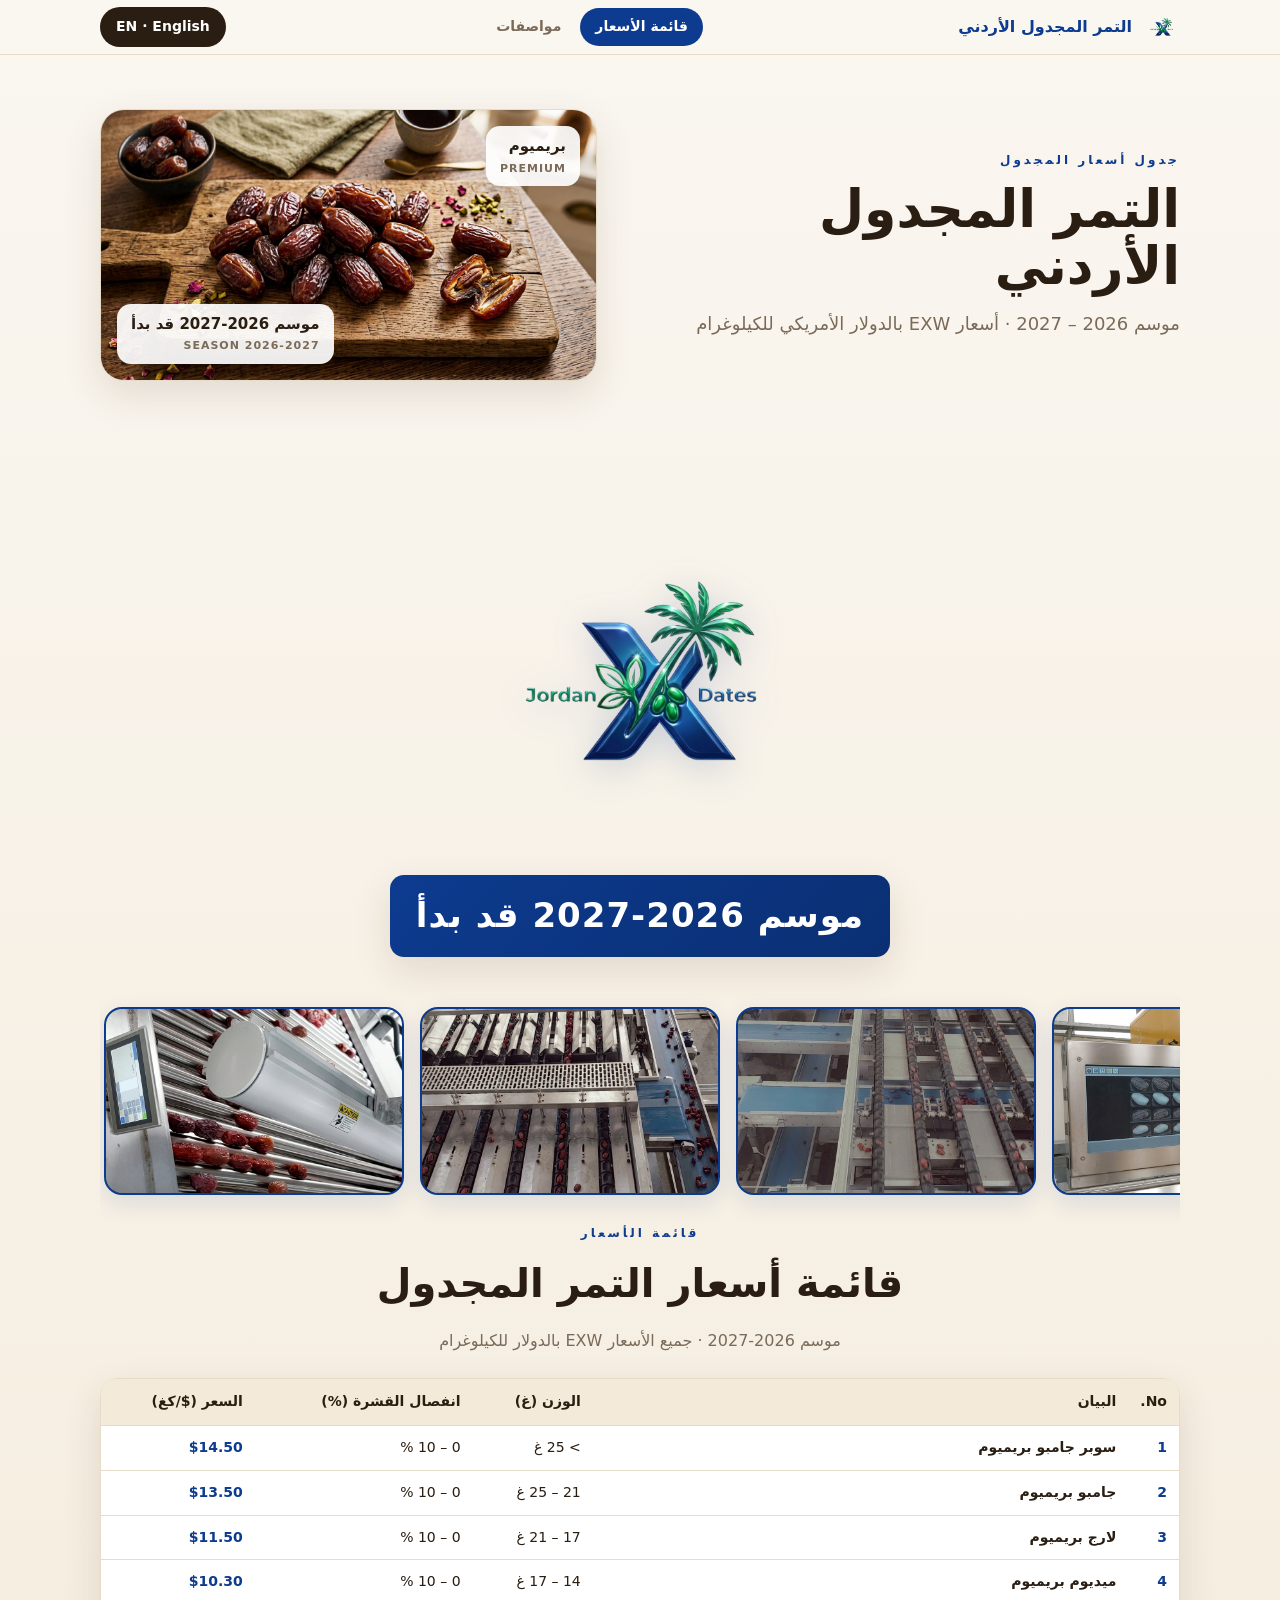
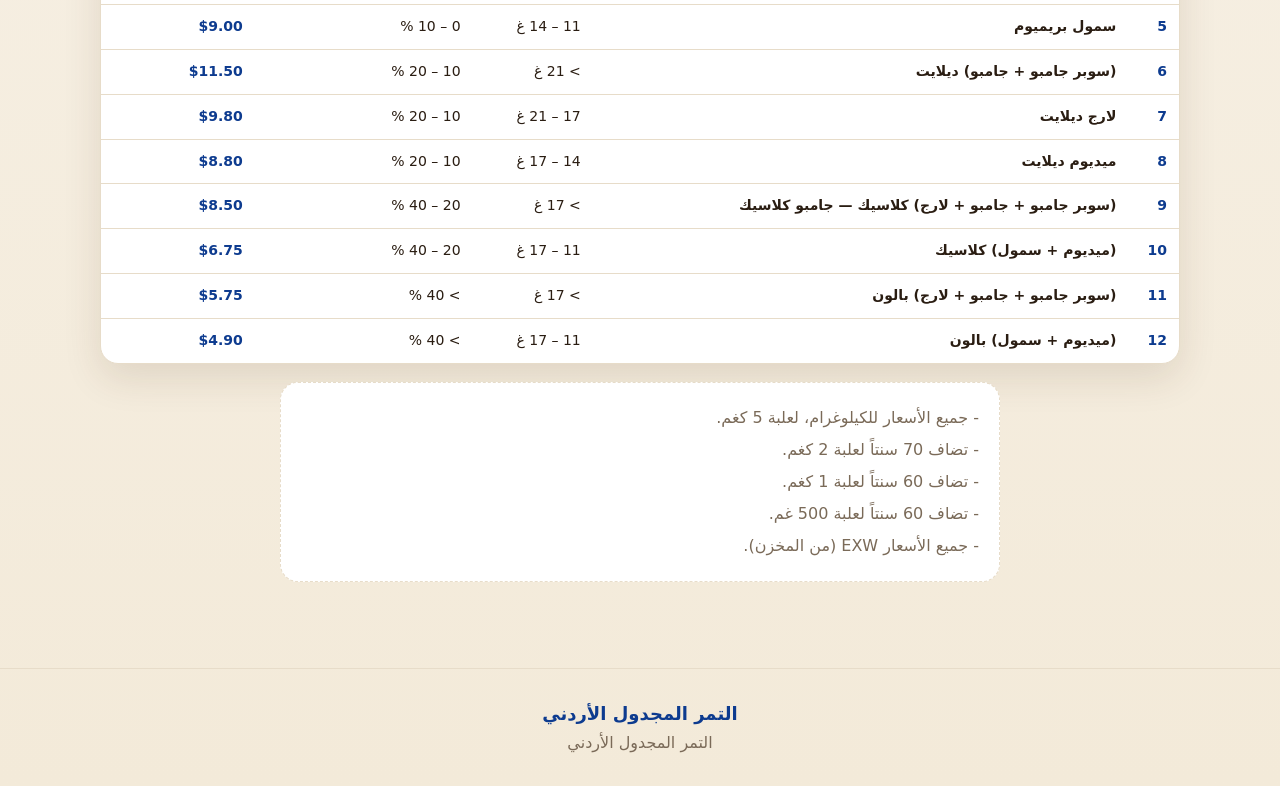
==== commit 03a678f5: "Add files via upload" ====
--- a/index.html
+++ b/index.html
@@ -1,5 +1,5 @@
-<!DOCTYPE html><html lang="ar" dir="rtl"><head><meta charset="utf-8"><meta name="viewport" content="width=device-width, initial-scale=1"><title>Jordan X Dates | قائمة أسعار 2026-2027</title><link rel="stylesheet" href="styles.css?v=20260920a"></head><body>
-<div class="topbar"><div class="wrap"><div class="brand-logo-wrap"><img src="images/logo-pulse.png" alt="Jordan X Dates" class="top-logo"><span class="brand-sm">التمر المجدول الأردني</span></div><a class="lang-switch" href="en.html">EN · English</a></div></div>
+<!DOCTYPE html><html lang="ar" dir="rtl"><head><meta charset="utf-8"><meta name="viewport" content="width=device-width, initial-scale=1"><title>Jordan X Dates | قائمة أسعار 2026-2027</title><link rel="stylesheet" href="styles.css?v=20260922a"></head><body>
+<div class="topbar"><div class="wrap"><div class="brand-logo-wrap"><img src="images/logo-pulse.png" alt="Jordan X Dates" class="top-logo"><span class="brand-sm">التمر المجدول الأردني</span></div><nav class="mainnav"><a href="index.html" class="active">قائمة الأسعار</a><a href="specs.html">مواصفات</a></nav><a class="lang-switch" href="en.html">EN · English</a></div></div>
 <header class="hero"><div class="wrap"><div class="hero-grid"><div class="hero-copy reveal"><div class="kicker">جدول أسعار المجدول</div><h1>التمر المجدول الأردني</h1><p>موسم 2026 – 2027 · أسعار EXW بالدولار الأمريكي للكيلوغرام</p></div>
 <div class="hero-frame reveal"><img src="images/hero.jpg" alt="التمر المجدول الأردني"><div class="badge b1"><b>بريميوم</b><em>PREMIUM</em></div><div class="badge b2"><b>موسم 2026-2027 قد بدأ</b><em>SEASON 2026-2027</em></div></div></div></div></header>
 <section class="sec season-sec"><div class="wrap"><div class="season-banner reveal"><img src="images/logo-pulse.png" alt="Jordan X Dates" class="hero-logo"><div class="ribbon">موسم 2026-2027 قد بدأ</div></div><div class="gallery-track reveal"><div class="gallery"><figure><img src="images/gallery-1.jpg" alt="موسم 2026-2027 — عرض 1"></figure><figure><img src="images/gallery-2.jpg" alt="موسم 2026-2027 — عرض 2"></figure><figure><img src="images/gallery-3.jpg" alt="موسم 2026-2027 — عرض 3"></figure><figure><img src="images/gallery-4.jpg" alt="موسم 2026-2027 — عرض 4"></figure><figure><img src="images/gallery-5.jpg" alt="موسم 2026-2027 — عرض 5"></figure><figure><img src="images/gallery-6.jpg" alt="موسم 2026-2027 — عرض 6"></figure><figure><img src="images/gallery-7.jpg" alt="موسم 2026-2027 — عرض 7"></figure><figure><img src="images/gallery-8.jpg" alt="موسم 2026-2027 — عرض 8"></figure><figure><img src="images/gallery-9.jpg" alt="موسم 2026-2027 — عرض 9"></figure><figure><img src="images/gallery-10.jpg" alt="موسم 2026-2027 — عرض 10"></figure><figure><img src="images/gallery-11.jpg" alt="موسم 2026-2027 — عرض 11"></figure><figure><img src="images/gallery-12.jpg" alt="موسم 2026-2027 — عرض 12"></figure><figure><img src="images/gallery-1.jpg" alt="موسم 2026-2027 — عرض 1"></figure><figure><img src="images/gallery-2.jpg" alt="موسم 2026-2027 — عرض 2"></figure><figure><img src="images/gallery-3.jpg" alt="موسم 2026-2027 — عرض 3"></figure><figure><img src="images/gallery-4.jpg" alt="موسم 2026-2027 — عرض 4"></figure><figure><img src="images/gallery-5.jpg" alt="موسم 2026-2027 — عرض 5"></figure><figure><img src="images/gallery-6.jpg" alt="موسم 2026-2027 — عرض 6"></figure><figure><img src="images/gallery-7.jpg" alt="موسم 2026-2027 — عرض 7"></figure><figure><img src="images/gallery-8.jpg" alt="موسم 2026-2027 — عرض 8"></figure><figure><img src="images/gallery-9.jpg" alt="موسم 2026-2027 — عرض 9"></figure><figure><img src="images/gallery-10.jpg" alt="موسم 2026-2027 — عرض 10"></figure><figure><img src="images/gallery-11.jpg" alt="موسم 2026-2027 — عرض 11"></figure><figure><img src="images/gallery-12.jpg" alt="موسم 2026-2027 — عرض 12"></figure></div></div><div class="sec-head reveal"><div class="kicker">قائمة الأسعار</div><h2>قائمة أسعار التمر المجدول</h2><p>موسم 2026-2027 · جميع الأسعار EXW بالدولار للكيلوغرام</p></div><div class="table-wrap reveal"><div class="twrap reveal"><div class="sx"><table class="offer-table"><thead><tr><th>No.</th><th>البيان</th><th>الوزن (غ)</th><th>انفصال القشرة (%)</th><th>السعر ($/كغ)</th></tr></thead><tbody><tr><td class="no">1</td><td class="desc">سوبر جامبو بريميوم</td><td>> 25 غ</td><td>0 – 10 %</td><td class="price">$14.50</td></tr><tr><td class="no">2</td><td class="desc">جامبو بريميوم</td><td>21 – 25 غ</td><td>0 – 10 %</td><td class="price">$13.50</td></tr><tr><td class="no">3</td><td class="desc">لارج بريميوم</td><td>17 – 21 غ</td><td>0 – 10 %</td><td class="price">$11.50</td></tr><tr><td class="no">4</td><td class="desc">ميديوم بريميوم</td><td>14 – 17 غ</td><td>0 – 10 %</td><td class="price">$10.30</td></tr><tr><td class="no">5</td><td class="desc">سمول بريميوم</td><td>11 – 14 غ</td><td>0 – 10 %</td><td class="price">$9.00</td></tr><tr><td class="no">6</td><td class="desc">(سوبر جامبو + جامبو) ديلايت</td><td>> 21 غ</td><td>10 – 20 %</td><td class="price">$11.50</td></tr><tr><td class="no">7</td><td class="desc">لارج ديلايت</td><td>17 – 21 غ</td><td>10 – 20 %</td><td class="price">$9.80</td></tr><tr><td class="no">8</td><td class="desc">ميديوم ديلايت</td><td>14 – 17 غ</td><td>10 – 20 %</td><td class="price">$8.80</td></tr><tr><td class="no">9</td><td class="desc">(سوبر جامبو + جامبو + لارج) كلاسيك — جامبو كلاسيك</td><td>> 17 غ</td><td>20 – 40 %</td><td class="price">$8.50</td></tr><tr><td class="no">10</td><td class="desc">(ميديوم + سمول) كلاسيك</td><td>11 – 17 غ</td><td>20 – 40 %</td><td class="price">$6.75</td></tr><tr><td class="no">11</td><td class="desc">(سوبر جامبو + جامبو + لارج) بالون</td><td>> 17 غ</td><td>> 40 %</td><td class="price">$5.75</td></tr><tr><td class="no">12</td><td class="desc">(ميديوم + سمول) بالون</td><td>11 – 17 غ</td><td>> 40 %</td><td class="price">$4.90</td></tr></tbody></table></div></div></div><ul class="notes reveal"><li>- جميع الأسعار للكيلوغرام، لعلبة 5 كغم.</li><li>- تضاف 70 سنتاً لعلبة 2 كغم.</li><li>- تضاف 60 سنتاً لعلبة 1 كغم.</li><li>- تضاف 60 سنتاً لعلبة 500 غم.</li><li>- جميع الأسعار EXW (من المخزن).</li><li></li></ul></div></section>
--- a/styles.css
+++ b/styles.css
@@ -37,3 +37,24 @@
 .hero-logo{height:auto;max-width:380px;width:100%;display:block;margin:0 auto 12px;animation:pulse 2.6s ease-in-out infinite;filter:drop-shadow(0 6px 18px rgba(13,59,143,.2));border-radius:16px}
 @keyframes pulse{0%,100%{transform:scale(.97);opacity:.96;filter:drop-shadow(0 4px 10px rgba(13,59,143,.18))}50%{transform:scale(1.06);opacity:1;filter:drop-shadow(0 10px 26px rgba(13,59,143,.28))}}
 @media(max-width:760px){.hero-grid{grid-template-columns:1fr}.hero-frame{order:-1}}
+
+/* ===== specs page ===== */
+.mainnav{display:flex;gap:4px;align-items:center}
+.mainnav a{padding:7px 15px;border-radius:999px;font-weight:700;font-size:14px;color:var(--muted);transition:.25s}
+.mainnav a:hover{background:rgba(13,59,143,.08);color:var(--blue)}
+.mainnav a.active{background:var(--blue);color:#fff}
+@media(max-width:760px){.topbar .wrap{height:auto;padding:10px 20px;flex-wrap:wrap;gap:8px}.mainnav{order:3;width:100%;justify-content:center}}
+.panel{background:var(--card);border:1px solid var(--line);border-radius:var(--r);box-shadow:var(--sh);overflow:hidden}
+.panel-head{padding:14px 20px;background:var(--bg2);border-bottom:1px solid var(--line);font-weight:900;font-size:17px}
+.panel-body{padding:18px 20px}
+.panel-body svg{width:100%;height:auto;display:block}
+.spec-gallery{display:grid;grid-template-columns:repeat(4,1fr);gap:14px}
+@media(max-width:1000px){.spec-gallery{grid-template-columns:repeat(2,1fr)}}
+@media(max-width:560px){.spec-gallery{grid-template-columns:1fr}}
+.spec-gallery figure{border-radius:var(--r);overflow:hidden;border:1px solid var(--line);background:var(--card);box-shadow:var(--sh);transition:transform .35s,box-shadow .35s}
+.spec-gallery figure:hover{transform:translateY(-6px);box-shadow:0 20px 44px rgba(70,45,15,.2)}
+.spec-gallery img{width:100%;height:190px;object-fit:cover;display:block}
+.spec-gallery figcaption{padding:10px 13px;font-size:12.5px;color:var(--muted);line-height:1.7}
+.chips{display:flex;flex-wrap:wrap;gap:10px}
+.chip{padding:9px 16px;border-radius:12px;color:#fff;font-weight:800;font-size:13px;box-shadow:var(--sh)}
+.notes{list-style:none}
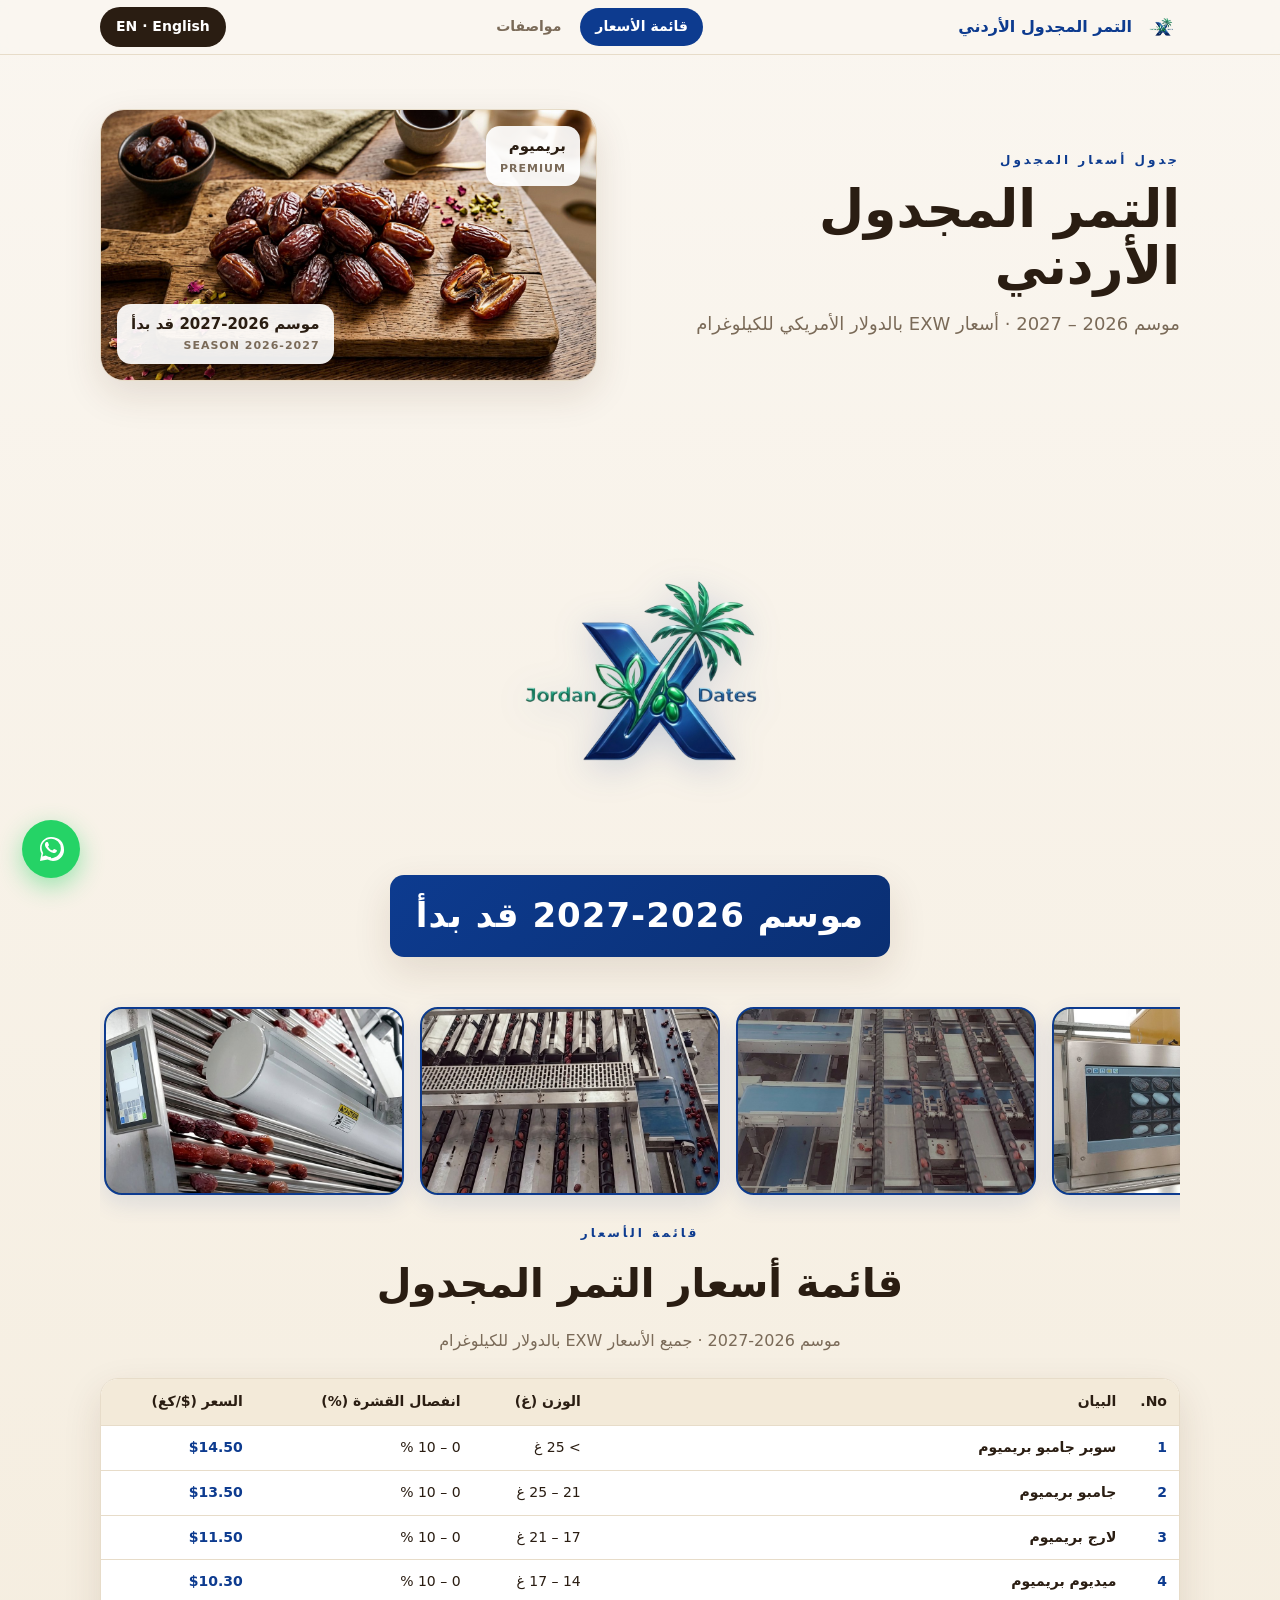
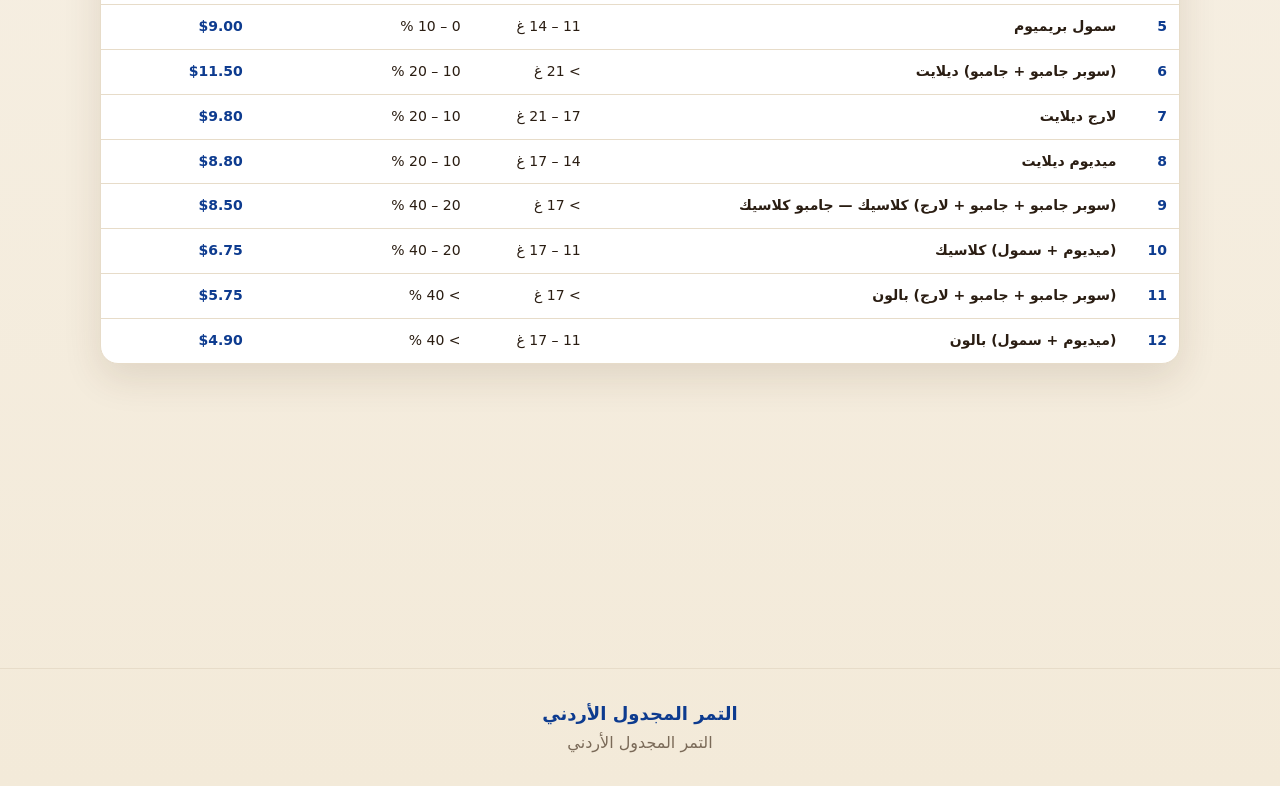
==== commit 4c357185: "Add files via upload" ====
--- a/index.html
+++ b/index.html
@@ -1,7 +1,16 @@
-<!DOCTYPE html><html lang="ar" dir="rtl"><head><meta charset="utf-8"><meta name="viewport" content="width=device-width, initial-scale=1"><title>Jordan X Dates | قائمة أسعار 2026-2027</title><link rel="stylesheet" href="styles.css?v=20260922a"></head><body>
+<!DOCTYPE html><html lang="ar" dir="rtl"><head><meta charset="utf-8"><meta name="viewport" content="width=device-width, initial-scale=1"><title>Jordan X Dates | قائمة أسعار 2026-2027</title><link rel="stylesheet" href="styles.css?v=20260922a"><style>
+.wa-fab{position:fixed;bottom:22px;inset-inline-end:22px;z-index:9999;width:58px;height:58px;border-radius:50%;background:#25D366;display:flex;align-items:center;justify-content:center;text-decoration:none;box-shadow:0 8px 24px rgba(37,211,102,.45);animation:wa-ring 2.4s ease-out infinite;transition:transform .3s}
+.wa-fab:hover{transform:scale(1.08);animation:none;box-shadow:0 12px 30px rgba(37,211,102,.6)}
+.wa-fab:active{transform:scale(.96)}
+.wa-fab svg{width:32px;height:32px;display:block}
+.wa-fab::after{content:"واتساب";position:absolute;inset-inline-end:72px;top:50%;transform:translateY(-50%);background:#0d3b8f;color:#fff;padding:7px 14px;border-radius:10px;font-size:13px;font-weight:700;white-space:nowrap;opacity:0;pointer-events:none;transition:opacity .3s;box-shadow:0 6px 18px rgba(13,59,143,.3)}
+.wa-fab:hover::after{opacity:1}
+@keyframes wa-ring{0%{box-shadow:0 0 0 0 rgba(37,211,102,.55)}70%{box-shadow:0 0 0 16px rgba(37,211,102,0)}100%{box-shadow:0 0 0 0 rgba(37,211,102,0)}}
+@media(max-width:600px){.wa-fab{width:52px;height:52px;bottom:16px;inset-inline-end:16px}.wa-fab svg{width:29px;height:29px}.wa-fab::after{display:none}}
+</style></head><body>
 <div class="topbar"><div class="wrap"><div class="brand-logo-wrap"><img src="images/logo-pulse.png" alt="Jordan X Dates" class="top-logo"><span class="brand-sm">التمر المجدول الأردني</span></div><nav class="mainnav"><a href="index.html" class="active">قائمة الأسعار</a><a href="specs.html">مواصفات</a></nav><a class="lang-switch" href="en.html">EN · English</a></div></div>
 <header class="hero"><div class="wrap"><div class="hero-grid"><div class="hero-copy reveal"><div class="kicker">جدول أسعار المجدول</div><h1>التمر المجدول الأردني</h1><p>موسم 2026 – 2027 · أسعار EXW بالدولار الأمريكي للكيلوغرام</p></div>
 <div class="hero-frame reveal"><img src="images/hero.jpg" alt="التمر المجدول الأردني"><div class="badge b1"><b>بريميوم</b><em>PREMIUM</em></div><div class="badge b2"><b>موسم 2026-2027 قد بدأ</b><em>SEASON 2026-2027</em></div></div></div></div></header>
 <section class="sec season-sec"><div class="wrap"><div class="season-banner reveal"><img src="images/logo-pulse.png" alt="Jordan X Dates" class="hero-logo"><div class="ribbon">موسم 2026-2027 قد بدأ</div></div><div class="gallery-track reveal"><div class="gallery"><figure><img src="images/gallery-1.jpg" alt="موسم 2026-2027 — عرض 1"></figure><figure><img src="images/gallery-2.jpg" alt="موسم 2026-2027 — عرض 2"></figure><figure><img src="images/gallery-3.jpg" alt="موسم 2026-2027 — عرض 3"></figure><figure><img src="images/gallery-4.jpg" alt="موسم 2026-2027 — عرض 4"></figure><figure><img src="images/gallery-5.jpg" alt="موسم 2026-2027 — عرض 5"></figure><figure><img src="images/gallery-6.jpg" alt="موسم 2026-2027 — عرض 6"></figure><figure><img src="images/gallery-7.jpg" alt="موسم 2026-2027 — عرض 7"></figure><figure><img src="images/gallery-8.jpg" alt="موسم 2026-2027 — عرض 8"></figure><figure><img src="images/gallery-9.jpg" alt="موسم 2026-2027 — عرض 9"></figure><figure><img src="images/gallery-10.jpg" alt="موسم 2026-2027 — عرض 10"></figure><figure><img src="images/gallery-11.jpg" alt="موسم 2026-2027 — عرض 11"></figure><figure><img src="images/gallery-12.jpg" alt="موسم 2026-2027 — عرض 12"></figure><figure><img src="images/gallery-1.jpg" alt="موسم 2026-2027 — عرض 1"></figure><figure><img src="images/gallery-2.jpg" alt="موسم 2026-2027 — عرض 2"></figure><figure><img src="images/gallery-3.jpg" alt="موسم 2026-2027 — عرض 3"></figure><figure><img src="images/gallery-4.jpg" alt="موسم 2026-2027 — عرض 4"></figure><figure><img src="images/gallery-5.jpg" alt="موسم 2026-2027 — عرض 5"></figure><figure><img src="images/gallery-6.jpg" alt="موسم 2026-2027 — عرض 6"></figure><figure><img src="images/gallery-7.jpg" alt="موسم 2026-2027 — عرض 7"></figure><figure><img src="images/gallery-8.jpg" alt="موسم 2026-2027 — عرض 8"></figure><figure><img src="images/gallery-9.jpg" alt="موسم 2026-2027 — عرض 9"></figure><figure><img src="images/gallery-10.jpg" alt="موسم 2026-2027 — عرض 10"></figure><figure><img src="images/gallery-11.jpg" alt="موسم 2026-2027 — عرض 11"></figure><figure><img src="images/gallery-12.jpg" alt="موسم 2026-2027 — عرض 12"></figure></div></div><div class="sec-head reveal"><div class="kicker">قائمة الأسعار</div><h2>قائمة أسعار التمر المجدول</h2><p>موسم 2026-2027 · جميع الأسعار EXW بالدولار للكيلوغرام</p></div><div class="table-wrap reveal"><div class="twrap reveal"><div class="sx"><table class="offer-table"><thead><tr><th>No.</th><th>البيان</th><th>الوزن (غ)</th><th>انفصال القشرة (%)</th><th>السعر ($/كغ)</th></tr></thead><tbody><tr><td class="no">1</td><td class="desc">سوبر جامبو بريميوم</td><td>> 25 غ</td><td>0 – 10 %</td><td class="price">$14.50</td></tr><tr><td class="no">2</td><td class="desc">جامبو بريميوم</td><td>21 – 25 غ</td><td>0 – 10 %</td><td class="price">$13.50</td></tr><tr><td class="no">3</td><td class="desc">لارج بريميوم</td><td>17 – 21 غ</td><td>0 – 10 %</td><td class="price">$11.50</td></tr><tr><td class="no">4</td><td class="desc">ميديوم بريميوم</td><td>14 – 17 غ</td><td>0 – 10 %</td><td class="price">$10.30</td></tr><tr><td class="no">5</td><td class="desc">سمول بريميوم</td><td>11 – 14 غ</td><td>0 – 10 %</td><td class="price">$9.00</td></tr><tr><td class="no">6</td><td class="desc">(سوبر جامبو + جامبو) ديلايت</td><td>> 21 غ</td><td>10 – 20 %</td><td class="price">$11.50</td></tr><tr><td class="no">7</td><td class="desc">لارج ديلايت</td><td>17 – 21 غ</td><td>10 – 20 %</td><td class="price">$9.80</td></tr><tr><td class="no">8</td><td class="desc">ميديوم ديلايت</td><td>14 – 17 غ</td><td>10 – 20 %</td><td class="price">$8.80</td></tr><tr><td class="no">9</td><td class="desc">(سوبر جامبو + جامبو + لارج) كلاسيك — جامبو كلاسيك</td><td>> 17 غ</td><td>20 – 40 %</td><td class="price">$8.50</td></tr><tr><td class="no">10</td><td class="desc">(ميديوم + سمول) كلاسيك</td><td>11 – 17 غ</td><td>20 – 40 %</td><td class="price">$6.75</td></tr><tr><td class="no">11</td><td class="desc">(سوبر جامبو + جامبو + لارج) بالون</td><td>> 17 غ</td><td>> 40 %</td><td class="price">$5.75</td></tr><tr><td class="no">12</td><td class="desc">(ميديوم + سمول) بالون</td><td>11 – 17 غ</td><td>> 40 %</td><td class="price">$4.90</td></tr></tbody></table></div></div></div><ul class="notes reveal"><li>- جميع الأسعار للكيلوغرام، لعلبة 5 كغم.</li><li>- تضاف 70 سنتاً لعلبة 2 كغم.</li><li>- تضاف 60 سنتاً لعلبة 1 كغم.</li><li>- تضاف 60 سنتاً لعلبة 500 غم.</li><li>- جميع الأسعار EXW (من المخزن).</li><li></li></ul></div></section>
 <footer><div class="wrap"><div class="brand">التمر المجدول الأردني</div><div>التمر المجدول الأردني</div></div></footer>
-<script>(function(){var io=new IntersectionObserver(function(es){es.forEach(function(e){if(e.isIntersecting){e.target.classList.add('in');io.unobserve(e.target);}});},{threshold:.12,rootMargin:'0px 0px -50px 0px'});document.querySelectorAll('.reveal').forEach(function(el){io.observe(el);});})();</script></body></html>+<script>(function(){var io=new IntersectionObserver(function(es){es.forEach(function(e){if(e.isIntersecting){e.target.classList.add('in');io.unobserve(e.target);}});},{threshold:.12,rootMargin:'0px 0px -50px 0px'});document.querySelectorAll('.reveal').forEach(function(el){io.observe(el);});})();</script><a class="wa-fab" href="https://wa.me/962775501100" target="_blank" rel="noopener" aria-label="تواصل معنا عبر واتساب"><svg viewBox="0 0 32 32" aria-hidden="true" focusable="false"><path fill="#fff" d="M16.04 4C9.96 4 5.02 8.94 5.02 15.02c0 1.93.5 3.81 1.46 5.48L5 28l7.66-1.42a11 11 0 0 0 5.38 1.37h.01c6.08 0 11.02-4.94 11.02-11.02C29.07 8.94 24.12 4 16.04 4zm0 20.15h-.01c-1.7 0-3.37-.46-4.83-1.33l-.35-.2-3.54.92.95-3.45-.23-.36a9.1 9.1 0 0 1-1.4-4.86C6.63 9.9 10.79 5.75 16.04 5.75c2.62 0 5.08 1.02 6.93 2.87a9.74 9.74 0 0 1 2.87 6.93c0 5.25-4.15 9.6-9.8 9.6zm5.37-7.2c-.3-.15-1.75-.86-2.02-.96-.27-.1-.47-.15-.67.15-.2.3-.77.96-.94 1.16-.17.2-.35.22-.65.07-.3-.15-1.26-.46-2.4-1.48-.89-.79-1.49-1.77-1.66-2.07-.17-.3-.02-.46.13-.61.13-.13.3-.35.45-.52.15-.17.2-.3.3-.5.1-.2.05-.37-.02-.52-.08-.15-.67-1.61-.92-2.2-.24-.58-.49-.5-.67-.51h-.57c-.2 0-.52.07-.79.37-.27.3-1.03 1.01-1.03 2.45 0 1.44 1.05 2.84 1.2 3.04.15.2 2.06 3.15 5 4.41.7.3 1.24.48 1.67.62.7.22 1.34.19 1.84.12.57-.09 1.75-.72 2-1.41.25-.69.25-1.28.17-1.41-.07-.13-.27-.2-.57-.35z"/></svg></a></body></html>
